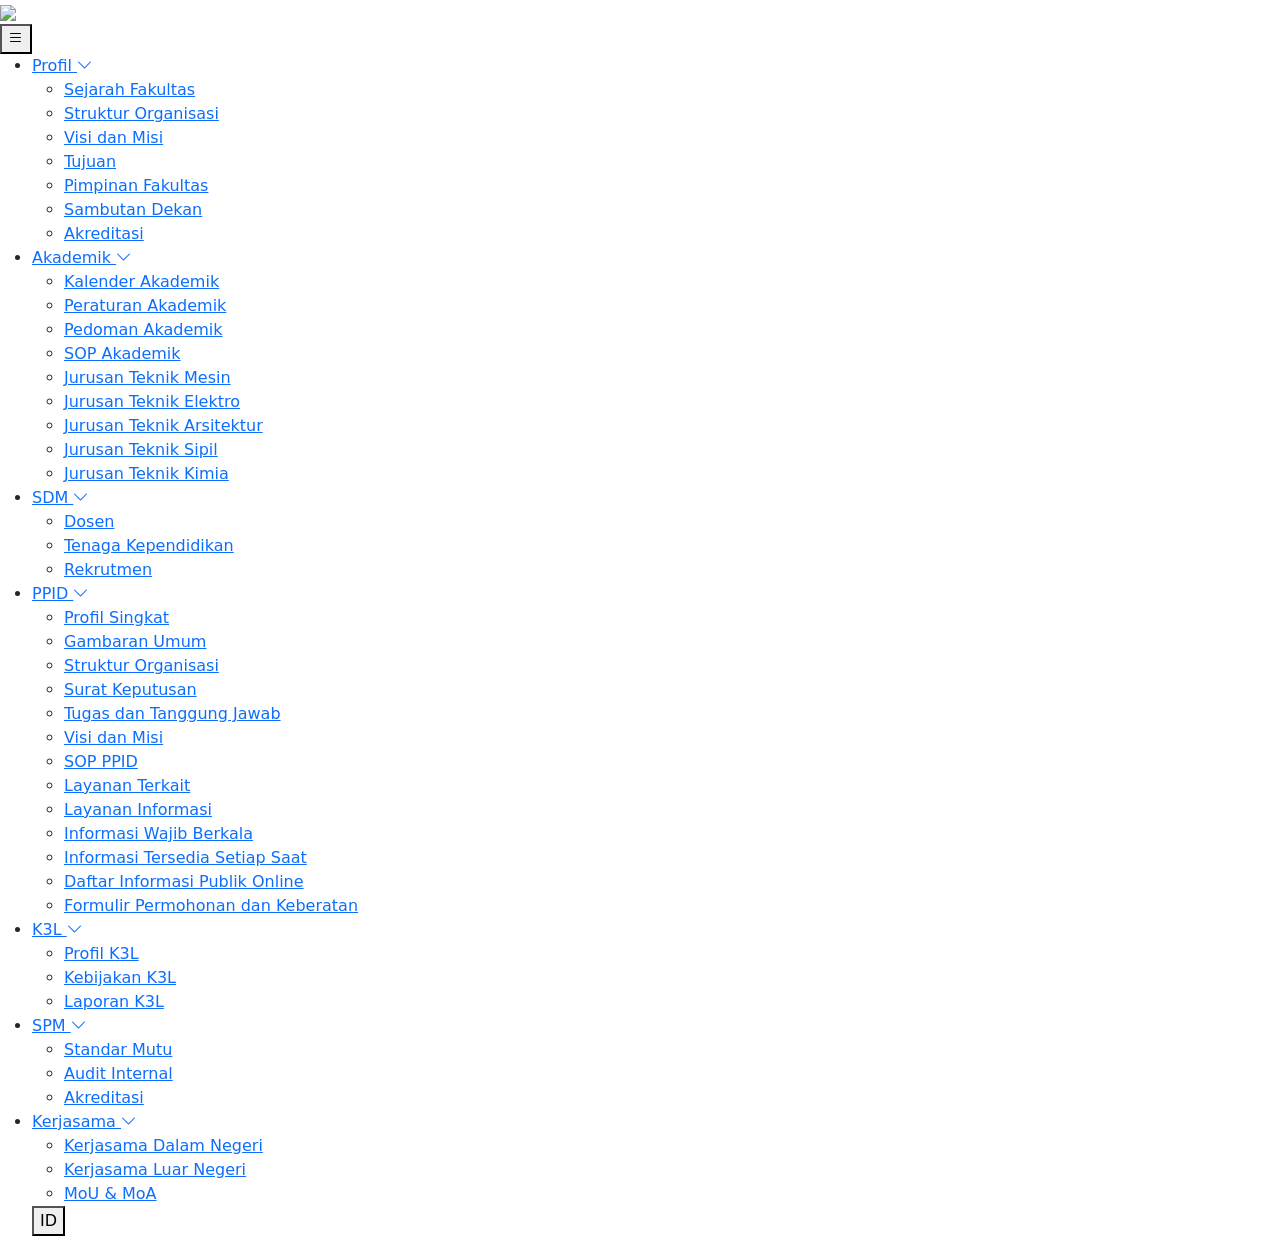
==== Dashboard.html @ c8e4dc8f "Pembuatan Header" ====
<!DOCTYPE html>
<html lang="id">

<head>
    <meta charset="UTF-8" />
    <meta name="viewport" content="width=device-width, initial-scale=1.0" />
    <title>Fakultas Teknik UNRI</title>

    <!-- Bootstrap 5 -->
    <link href="https://cdn.jsdelivr.net/npm/bootstrap@5.3.3/dist/css/bootstrap.min.css" rel="stylesheet" />
    <!-- Bootstrap Icons -->
    <link href="https://cdn.jsdelivr.net/npm/bootstrap-icons@1.11.3/font/bootstrap-icons.css" rel="stylesheet" />
    <!-- Google Fonts -->
    <link href="https://fonts.googleapis.com/css2?family=Poppins:wght@400;500;600;700&display=swap" rel="stylesheet" />

    <link rel="stylesheet" href="style.css" />

    <script data-cfasync="false" src="/cdn-cgi/scripts/5c5dd728/cloudflare-static/email-decode.min.js"></script>
    <script src="https://cdn.jsdelivr.net/npm/bootstrap@5.3.3/dist/js/bootstrap.bundle.min.js"></script>
    <script src="script.js"></script>
</head>

<body>
    <!-- HEADER -->
    <header id="main-header">
        <div class="navbar-inner">

            <!-- LOGO + NAMA INSTITUSI -->
            <a href="#" class="navbar-brand-custom">
                <img src="/unri.png" class="logo">
                <div class="brand-title">
                </div>
            </a>

            <!-- HAMBURGER (mobile) -->
            <button class="hamburger-btn" id="hamburgerBtn" aria-label="Toggle Menu">
                <i class="bi bi-list"></i>
            </button>

            <!-- WRAPPER MENU + BAHASA -->
            <div class="nav-wrapper" id="navWrapper">
                <ul class="nav-menu">

                    <!-- MENU: PROFIL -->
                    <li>
                        <a href="#">
                            Profil
                            <i class="bi bi-chevron-down caret-icon"></i>
                        </a>
                        <ul class="dropdown-menu-custom">
                            <li><a href="#">Sejarah Fakultas</a></li>
                            <li><a href="#">Struktur Organisasi</a></li>
                            <li><a href="#">Visi dan Misi</a></li>
                            <li><a href="#">Tujuan</a></li>
                            <li><a href="#">Pimpinan Fakultas</a></li>
                            <li><a href="#">Sambutan Dekan</a></li>
                            <li><a href="#">Akreditasi</a></li>
                        </ul>
                    </li>

                    <!-- MENU: AKADEMIK -->
                    <li>
                        <a href="#">
                            Akademik
                            <i class="bi bi-chevron-down caret-icon"></i>
                        </a>
                        <ul class="dropdown-menu-custom">
                            <li><a href="#">Kalender Akademik</a></li>
                            <li><a href="#">Peraturan Akademik</a></li>
                            <li><a href="#">Pedoman Akademik</a></li>
                            <li><a href="#">SOP Akademik</a></li>
                            <li><a href="#">Jurusan Teknik Mesin</a></li>
                            <li><a href="#">Jurusan Teknik Elektro</a></li>
                            <li><a href="#">Jurusan Teknik Arsitektur</a></li>
                            <li><a href="#">Jurusan Teknik Sipil</a></li>
                            <li><a href="#">Jurusan Teknik Kimia</a></li>
                        </ul>
                    </li>

                    <!-- MENU: SDM -->
                    <li>
                        <a href="#">
                            SDM
                            <i class="bi bi-chevron-down caret-icon"></i>
                        </a>
                        <ul class="dropdown-menu-custom">
                            <li><a href="#">Dosen</a></li>
                            <li><a href="#">Tenaga Kependidikan</a></li>
                            <li><a href="#">Rekrutmen</a></li>
                        </ul>
                    </li>

                    <!-- MENU: PPID -->
                    <li>
                        <a href="#">
                            PPID
                            <i class="bi bi-chevron-down caret-icon"></i>
                        </a>
                        <ul class="dropdown-menu-custom">
                            <li><a href="#">Profil Singkat</a></li>
                            <li><a href="#">Gambaran Umum</a></li>
                            <li><a href="#">Struktur Organisasi</a></li>
                            <li><a href="#">Surat Keputusan</a></li>
                            <li><a href="#">Tugas dan Tanggung Jawab</a></li>
                            <li><a href="#">Visi dan Misi</a></li>
                            <li><a href="#">SOP PPID</a></li>
                            <li><a href="#">Layanan Terkait</a></li>
                            <li><a href="#">Layanan Informasi</a></li>
                            <li><a href="#">Informasi Wajib Berkala</a></li>
                            <li><a href="#">Informasi Tersedia Setiap Saat</a></li>
                            <li><a href="#">Daftar Informasi Publik Online</a></li>
                            <li><a href="#">Formulir Permohonan dan Keberatan</a></li>
                        </ul>
                    </li>

                    <!-- MENU: K3L -->
                    <li>
                        <a href="#">
                            K3L
                            <i class="bi bi-chevron-down caret-icon"></i>
                        </a>
                        <ul class="dropdown-menu-custom">
                            <li><a href="#">Profil K3L</a></li>
                            <li><a href="#">Kebijakan K3L</a></li>
                            <li><a href="#">Laporan K3L</a></li>
                        </ul>
                    </li>

                    <!-- MENU: SPM -->
                    <li>
                        <a href="#">
                            SPM
                            <i class="bi bi-chevron-down caret-icon"></i>
                        </a>
                        <ul class="dropdown-menu-custom">
                            <li><a href="#">Standar Mutu</a></li>
                            <li><a href="#">Audit Internal</a></li>
                            <li><a href="#">Akreditasi</a></li>
                        </ul>
                    </li>

                    <!-- MENU: KERJASAMA -->
                    <li>
                        <a href="#">
                            Kerjasama
                            <i class="bi bi-chevron-down caret-icon"></i>
                        </a>
                        <ul class="dropdown-menu-custom">
                            <li><a href="#">Kerjasama Dalam Negeri</a></li>
                            <li><a href="#">Kerjasama Luar Negeri</a></li>
                            <li><a href="#">MoU & MoA</a></li>
                        </ul>
                    </li>

                    <button class="lang-toggle-btn" id="langToggleBtn" title="Ganti Bahasa / Switch Language"
                        data-lang="id" data-src-en="bendera-en.png" data-src-id="bendera-id.png" data-emoji-en="🇬🇧"
                        data-emoji-id="🇮🇩">
                        <img class="lang-flag" id="langFlagImg" src="" alt="Bendera"
                            onerror="this.style.display='none'; document.getElementById('langFlagEmoji').style.display='block'" />
                        <span id="langFlagEmoji" style="font-size:1.35rem; display:none;"></span>
                        <span class="lang-label" id="langLabel">ID</span>
                    </button>

                </ul>

            </div><!-- /nav-wrapper -->
        </div><!-- /navbar-inner -->
    </header>

    <!-- Konten -->
    <main id="main-content">

    </main>


    <!-- FOOTER -->
    <footer id="main-footer">

    </footer>

</body>

</html>
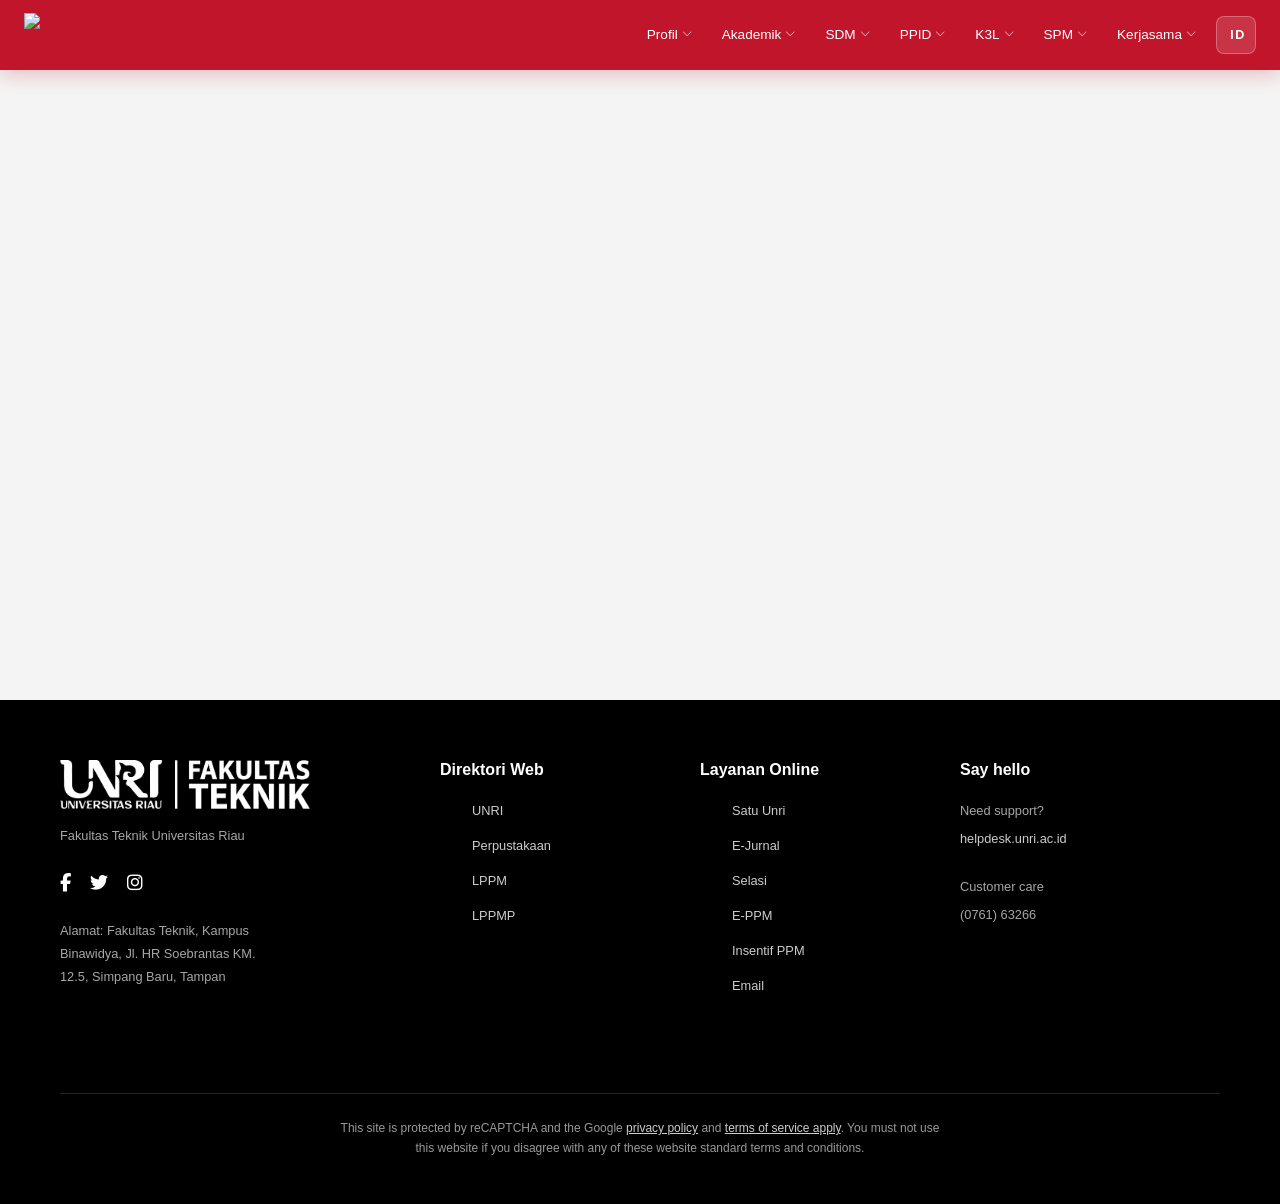
==== commit 4f22b1bf: "Penambahan Footer, dan folder image untuk logo dan tamabahan css" ====
--- a/Dashboard.html
+++ b/Dashboard.html
@@ -5,6 +5,9 @@
     <meta charset="UTF-8" />
     <meta name="viewport" content="width=device-width, initial-scale=1.0" />
     <title>Fakultas Teknik UNRI</title>
+
+    <!-- Include Font Awesome untuk ikon sosial media -->
+    <link rel="stylesheet" href="https://cdnjs.cloudflare.com/ajax/libs/font-awesome/6.4.0/css/all.min.css">
 
     <!-- Bootstrap 5 -->
     <link href="https://cdn.jsdelivr.net/npm/bootstrap@5.3.3/dist/css/bootstrap.min.css" rel="stylesheet" />
@@ -173,9 +176,71 @@
     </main>
 
 
-    <!-- FOOTER -->
-    <footer id="main-footer">
-
+    <!-- Mulai Footer -->
+    <footer class="site-footer">
+        <div class="footer-container">
+            <div class="footer-row">
+                
+                <!-- Kolom 1: Logo & Informasi -->
+                <div class="footer-col col-brand">
+                    <!-- Ganti src di bawah dengan path gambar logo asli Anda -->
+                    <img src="img\unri.png" alt="Logo UNRI Fakultas Teknik" class="footer-logo">
+                    <p class="brand-subtitle">Fakultas Teknik Universitas Riau</p>
+                    
+                    <div class="social-icons">
+                        <a href="#"><i class="fab fa-facebook-f"></i></a>
+                        <a href="#"><i class="fab fa-twitter"></i></a>
+                        <a href="#"><i class="fab fa-instagram"></i></a>
+                    </div>
+                    
+                    <p class="address">
+                        Alamat: Fakultas Teknik, Kampus<br>
+                        Binawidya, Jl. HR Soebrantas KM.<br>
+                        12.5, Simpang Baru, Tampan
+                    </p>
+                </div>
+
+                <!-- Kolom 2: Direktori Web -->
+                <div class="footer-col">
+                    <h4>Direktori Web</h4>
+                    <ul>
+                        <li><a href="#">UNRI</a></li>
+                        <li><a href="#">Perpustakaan</a></li>
+                        <li><a href="#">LPPM</a></li>
+                        <li><a href="#">LPPMP</a></li>
+                    </ul>
+                </div>
+
+                <!-- Kolom 3: Layanan Online -->
+                <div class="footer-col">
+                    <h4>Layanan Online</h4>
+                    <ul>
+                        <li><a href="#">Satu Unri</a></li>
+                        <li><a href="#">E-Jurnal</a></li>
+                        <li><a href="#">Selasi</a></li>
+                        <li><a href="#">E-PPM</a></li>
+                        <li><a href="#">Insentif PPM</a></li>
+                        <li><a href="#">Email</a></li>
+                    </ul>
+                </div>
+
+                <!-- Kolom 4: Kontak -->
+                <div class="footer-col col-contact">
+                    <h4>Say hello</h4>
+                    <p class="contact-label">Need support?</p>
+                    <a href="https://helpdesk.unri.ac.id" class="support-link">helpdesk.unri.ac.id</a>
+                    
+                    <p class="contact-label mt-20">Customer care</p>
+                    <p class="contact-number">(0761) 63266</p>
+                </div>
+
+            </div>
+
+            <!-- Footer Bawah: Copyright / Kebijakan -->
+            <div class="footer-bottom">
+                <p>This site is protected by reCAPTCHA and the Google <a href="#">privacy policy</a> and <a href="#">terms of service apply</a>. You must not use<br>this website if you disagree with any of these website standard terms and conditions.</p>
+            </div>
+        </div>
     </footer>
 
 </body>
--- a/style.css
+++ b/style.css
@@ -0,0 +1,556 @@
+
+
+    :root {
+      --merah: #c0152a;
+      --merah-gelap: #9a0e20;
+      --merah-hover: #e01830;
+      --putih: #ffffff;
+      --abu-muda: #f5f5f5;
+      --teks-gelap: #1a1a1a;
+      --navbar-height: 70px;
+      --font-utama: 'Poppins', sans-serif;
+      --shadow-navbar: 0 4px 20px rgba(192, 21, 42, 0.25);
+      --shadow-dropdown: 0 8px 30px rgba(0,0,0,0.15);
+      --transition: 0.25s ease;
+    }
+
+    * { box-sizing: border-box; margin: 0; padding: 0; }
+
+    body {
+      font-family: var(--font-utama);
+      background: var(--abu-muda);
+      color: var(--teks-gelap);
+      /* Pastikan konten tidak tertutup navbar */
+      padding-top: var(--navbar-height);
+    }
+
+
+    /* ---- HEADER ---- */
+    #main-header {
+      position: fixed;
+      top: 0;
+      left: 0;
+      width: 100%;
+      height: var(--navbar-height);
+      background: var(--merah);
+      box-shadow: var(--shadow-navbar);
+      z-index: 1050;
+      display: flex;
+      align-items: center;
+    }
+
+    /* ---- NAVBAR INNER ---- */
+    .navbar-inner {
+      width: 100%;
+      display: flex;
+      align-items: center;
+      justify-content: space-between;
+      padding: 0 24px;
+      gap: 16px;
+    }
+
+    /* ---- BRAND / LOGO ---- */
+    .navbar-brand-custom {
+      display: flex;
+      align-items: center;
+      gap: 10px;
+      text-decoration: none;
+      flex-shrink: 0;
+    }
+
+.navbar-brand-custom img.logo {
+  height: 45px;
+  width: auto;
+  display: block;
+}
+
+    .brand-logo-box img {
+      height: 44px;
+      width: auto;
+      display: block;
+    }
+
+    /* Placeholder teks sementara jika logo belum ada */
+    .brand-logo-text {
+      font-weight: 700;
+      font-size: 1rem;
+      color: var(--merah);
+      letter-spacing: 1px;
+    }
+
+    .brand-title {
+      display: flex;
+      flex-direction: column;
+      line-height: 1.1;
+    }
+
+    .brand-title .univ-name {
+      font-size: 0.65rem;
+      font-weight: 500;
+      color: rgba(255,255,255,0.8);
+      letter-spacing: 1px;
+      text-transform: uppercase;
+    }
+
+    .brand-title .fak-name {
+      font-size: 1rem;
+      font-weight: 700;
+      color: var(--putih);
+      letter-spacing: 0.5px;
+    }
+
+    /* ---- MENU NAVIGASI ---- */
+    .nav-menu {
+      display: flex;
+      align-items: center;
+      list-style: none;
+      gap: 2px;
+      margin: 0;
+      padding: 0;
+    }
+
+    .nav-menu > li {
+      position: relative;
+    }
+
+    .nav-menu > li > a {
+      display: flex;
+      align-items: center;
+      gap: 4px;
+      padding: 8px 14px;
+      color: var(--putih);
+      text-decoration: none;
+      font-size: 0.85rem;
+      font-weight: 500;
+      border-radius: 6px;
+      transition: background var(--transition), color var(--transition);
+      white-space: nowrap;
+    }
+
+    .nav-menu > li > a .caret-icon {
+      font-size: 0.65rem;
+      transition: transform var(--transition);
+      opacity: 0.75;
+    }
+
+    /* Hover pada menu utama */
+    .nav-menu > li > a:hover,
+    .nav-menu > li:hover > a {
+      background: rgba(255,255,255,0.18);
+      color: var(--putih);
+    }
+
+    .nav-menu > li:hover > a .caret-icon {
+      transform: rotate(180deg);
+    }
+
+    /* ---- DROPDOWN ---- */
+    .dropdown-menu-custom {
+      position: absolute;
+      top: calc(100% + 8px);
+      left: 0;
+      min-width: 220px;
+      background: var(--putih);
+      border-radius: 10px;
+      box-shadow: var(--shadow-dropdown);
+      border-top: 3px solid var(--merah);
+      list-style: none;
+      padding: 8px 0;
+      margin: 0;
+      opacity: 0;
+      visibility: hidden;
+      transform: translateY(-8px);
+      transition: opacity var(--transition), transform var(--transition), visibility var(--transition);
+      z-index: 2000;
+    }
+
+    .nav-menu > li:hover .dropdown-menu-custom {
+      opacity: 1;
+      visibility: visible;
+      transform: translateY(0);
+    }
+
+    .dropdown-menu-custom li a {
+      display: block;
+      padding: 9px 18px;
+      color: var(--teks-gelap);
+      font-size: 0.82rem;
+      font-weight: 400;
+      text-decoration: none;
+      transition: background var(--transition), color var(--transition), padding-left var(--transition);
+      border-radius: 0;
+    }
+
+    .dropdown-menu-custom li a:hover {
+      background: rgba(192, 21, 42, 0.07);
+      color: var(--merah);
+      padding-left: 24px;
+    }
+
+    .dropdown-menu-custom li + li {
+      border-top: 1px solid #f0f0f0;
+    }
+
+    /* ---- LANGUAGE TOGGLE (tombol bendera dalam nav menu) ---- */
+    .lang-toggle-btn {
+      display: flex;
+      align-items: center;
+      gap: 7px;
+      background: rgba(255,255,255,0.13);
+      border: 1.5px solid rgba(255,255,255,0.28);
+      border-radius: 8px;
+      padding: 5px 11px 5px 6px;
+      cursor: pointer;
+      transition: background var(--transition), border-color var(--transition), transform var(--transition);
+      outline: none;
+      height: 38px;
+      margin-left: 4px;
+    }
+
+    .lang-toggle-btn:hover {
+      background: rgba(255,255,255,0.22);
+      border-color: rgba(255,255,255,0.55);
+    }
+
+    .lang-toggle-btn:active { transform: scale(0.95); }
+
+    /* Gambar bendera */
+    .lang-flag {
+      width: 28px;
+      height: 20px;
+      border-radius: 4px;
+      object-fit: cover;
+      box-shadow: 0 1px 5px rgba(0,0,0,0.35);
+      display: block;
+    }
+
+    .lang-label {
+      font-size: 0.8rem;
+      font-weight: 600;
+      color: var(--putih);
+      letter-spacing: 0.5px;
+      font-family: var(--font-utama);
+      white-space: nowrap;
+    }
+
+    /* Animasi flip saat ganti bendera */
+    @keyframes flagFlip {
+      0%   { transform: scaleX(1);  opacity: 1; }
+      45%  { transform: scaleX(0);  opacity: 0.2; }
+      55%  { transform: scaleX(0);  opacity: 0.2; }
+      100% { transform: scaleX(1);  opacity: 1; }
+    }
+    .lang-flag.flipping { animation: flagFlip 0.4s ease forwards; }
+
+    /* ---- HAMBURGER (mobile) ---- */
+    .hamburger-btn {
+      display: none;
+      background: transparent;
+      border: none;
+      color: var(--putih);
+      font-size: 1.5rem;
+      cursor: pointer;
+      padding: 4px;
+      line-height: 1;
+    }
+
+    /* ---- MOBILE MENU ---- */
+    @media (max-width: 991px) {
+      .hamburger-btn { display: block; }
+
+      .nav-wrapper {
+        display: none;
+        position: fixed;
+        top: var(--navbar-height);
+        left: 0;
+        width: 100%;
+        background: var(--merah-gelap);
+        padding: 12px 0 20px;
+        box-shadow: 0 8px 20px rgba(0,0,0,0.25);
+        z-index: 1040;
+        max-height: calc(100vh - var(--navbar-height));
+        overflow-y: auto;
+      }
+
+      .nav-wrapper.open { display: block; }
+
+      .nav-menu {
+        flex-direction: column;
+        align-items: stretch;
+        gap: 0;
+        padding: 0 16px;
+      }
+
+      .nav-menu > li > a {
+        padding: 12px 16px;
+        border-radius: 8px;
+        font-size: 0.9rem;
+      }
+
+      .dropdown-menu-custom {
+        position: static;
+        opacity: 1;
+        visibility: visible;
+        transform: none;
+        box-shadow: none;
+        border: none;
+        border-left: 3px solid rgba(255,255,255,0.3);
+        background: rgba(0,0,0,0.15);
+        border-radius: 0 0 8px 8px;
+        display: none;
+        margin-left: 12px;
+        margin-bottom: 4px;
+      }
+
+      .dropdown-menu-custom.open { display: block; }
+
+      .dropdown-menu-custom li a {
+        color: rgba(255,255,255,0.85);
+        font-size: 0.85rem;
+        padding: 9px 16px;
+      }
+
+      .dropdown-menu-custom li a:hover {
+        background: rgba(255,255,255,0.1);
+        color: var(--putih);
+        padding-left: 24px;
+      }
+
+      .dropdown-menu-custom li + li { border-top: 1px solid rgba(255,255,255,0.1); }
+
+      .lang-toggle-btn {
+        margin: 12px 16px 0;
+        width: calc(100% - 32px);
+        justify-content: center;
+        height: 42px;
+      }
+    }
+
+
+    /* ---- CONTENT ---- */
+    #main-content {
+      min-height: calc(100vh - var(--navbar-height) - 200px);
+      padding: 40px 24px;
+    }
+
+    /* Contoh area konten — hapus/ganti sesuai kebutuhan */
+    .content-placeholder {
+      max-width: 900px;
+      margin: 0 auto;
+      background: var(--putih);
+      border-radius: 12px;
+      padding: 40px;
+      box-shadow: 0 2px 16px rgba(0,0,0,0.06);
+      text-align: center;
+    }
+
+    .content-placeholder h2 {
+      color: var(--merah);
+      font-weight: 700;
+      margin-bottom: 12px;
+    }
+
+    .content-placeholder p {
+      color: #555;
+      line-height: 1.7;
+    }
+
+
+    /* ---- FOOTER ---- */
+    #main-footer {
+      background: var(--merah-gelap);
+      color: rgba(255,255,255,0.85);
+      padding: 40px 24px 20px;
+    }
+
+    .footer-inner {
+      max-width: 1200px;
+      margin: 0 auto;
+      display: grid;
+      grid-template-columns: repeat(auto-fit, minmax(200px, 1fr));
+      gap: 32px;
+      padding-bottom: 24px;
+      border-bottom: 1px solid rgba(255,255,255,0.15);
+    }
+
+    .footer-col h5 {
+      color: var(--putih);
+      font-weight: 600;
+      font-size: 0.9rem;
+      margin-bottom: 14px;
+      letter-spacing: 0.5px;
+    }
+
+    .footer-col p,
+    .footer-col a {
+      font-size: 0.8rem;
+      color: rgba(255,255,255,0.65);
+      line-height: 1.8;
+      text-decoration: none;
+      display: block;
+    }
+
+    .footer-col a:hover { color: var(--putih); }
+
+    .footer-bottom {
+      max-width: 1200px;
+      margin: 16px auto 0;
+      text-align: center;
+      font-size: 0.75rem;
+      color: rgba(255,255,255,0.4);
+    }
+
+    /*Bagian Faiz
+     /* Reset Dasar */
+* {
+    margin: 0;
+    padding: 0;
+    box-sizing: border-box;
+}
+
+body {
+    font-family: 'Segoe UI', Tahoma, Geneva, Verdana, sans-serif;
+    /* Background body agar menyerupai screenshot (opsional) */
+    background-color: #f4f4f4; 
+}
+
+/* --- Styling Footer Utama --- */
+.site-footer {
+    background-color: #000000;
+    color: #ffffff;
+    padding: 60px 0 30px;
+    font-size: 14px;
+}
+
+.footer-container {
+    max-width: 1200px;
+    margin: 0 auto;
+    padding: 0 20px;
+}
+
+.footer-row {
+    display: flex;
+    flex-wrap: wrap;
+    justify-content: space-between;
+    margin-bottom: 50px;
+}
+
+.footer-col {
+    flex: 1;
+    min-width: 200px;
+    margin-bottom: 30px;
+    padding-right: 20px;
+}
+
+/* Kolom pertama sedikit lebih lebar */
+.col-brand {
+    flex: 1.5; 
+}
+
+/* --- Teks dan Tipografi --- */
+.footer-col h4 {
+    font-size: 16px;
+    font-weight: 600;
+    margin-bottom: 20px;
+    color: #ffffff;
+}
+
+.footer-col ul {
+    list-style: none;
+}
+
+.footer-col ul li {
+    margin-bottom: 12px;
+}
+
+.footer-col a {
+    color: #cccccc;
+    text-decoration: none;
+    transition: color 0.3s ease;
+}
+
+.footer-col a:hover {
+    color: #ffffff;
+}
+
+/* --- Area Logo dan Alamat --- */
+.footer-logo {
+    max-width: 250px;
+    margin-bottom: 15px;
+    display: block;
+}
+
+.brand-subtitle {
+    color: #cccccc;
+    margin-bottom: 20px;
+}
+
+.social-icons {
+    margin-bottom: 20px;
+}
+
+.social-icons a {
+    display: inline-block;
+    color: #ffffff;
+    margin-right: 15px;
+    font-size: 18px;
+}
+
+.address {
+    color: #cccccc;
+    line-height: 1.6;
+}
+
+/* --- Area Kontak (Say hello) --- */
+.contact-label {
+    color: #cccccc;
+    margin-bottom: 5px;
+}
+
+.support-link {
+    color: #ffffff;
+    text-decoration: underline;
+    display: block;
+}
+
+.mt-20 {
+    margin-top: 25px;
+}
+
+.contact-number {
+    color: #ffffff;
+}
+
+/* --- Footer Bawah (Kebijakan Privasi) --- */
+.footer-bottom {
+    border-top: 1px solid #222222;
+    padding-top: 25px;
+    text-align: center;
+}
+
+.footer-bottom p {
+    color: #999999;
+    font-size: 12px;
+    line-height: 1.6;
+}
+
+.footer-bottom a {
+    color: #cccccc;
+    text-decoration: underline;
+}
+
+.footer-bottom a:hover {
+    color: #ffffff;
+}
+
+/* --- Responsivitas (Untuk HP dan Tablet) --- */
+@media (max-width: 768px) {
+    .footer-row {
+        flex-direction: column;
+    }
+    .footer-col {
+        margin-bottom: 40px;
+        padding-right: 0;
+    }
+}
+    
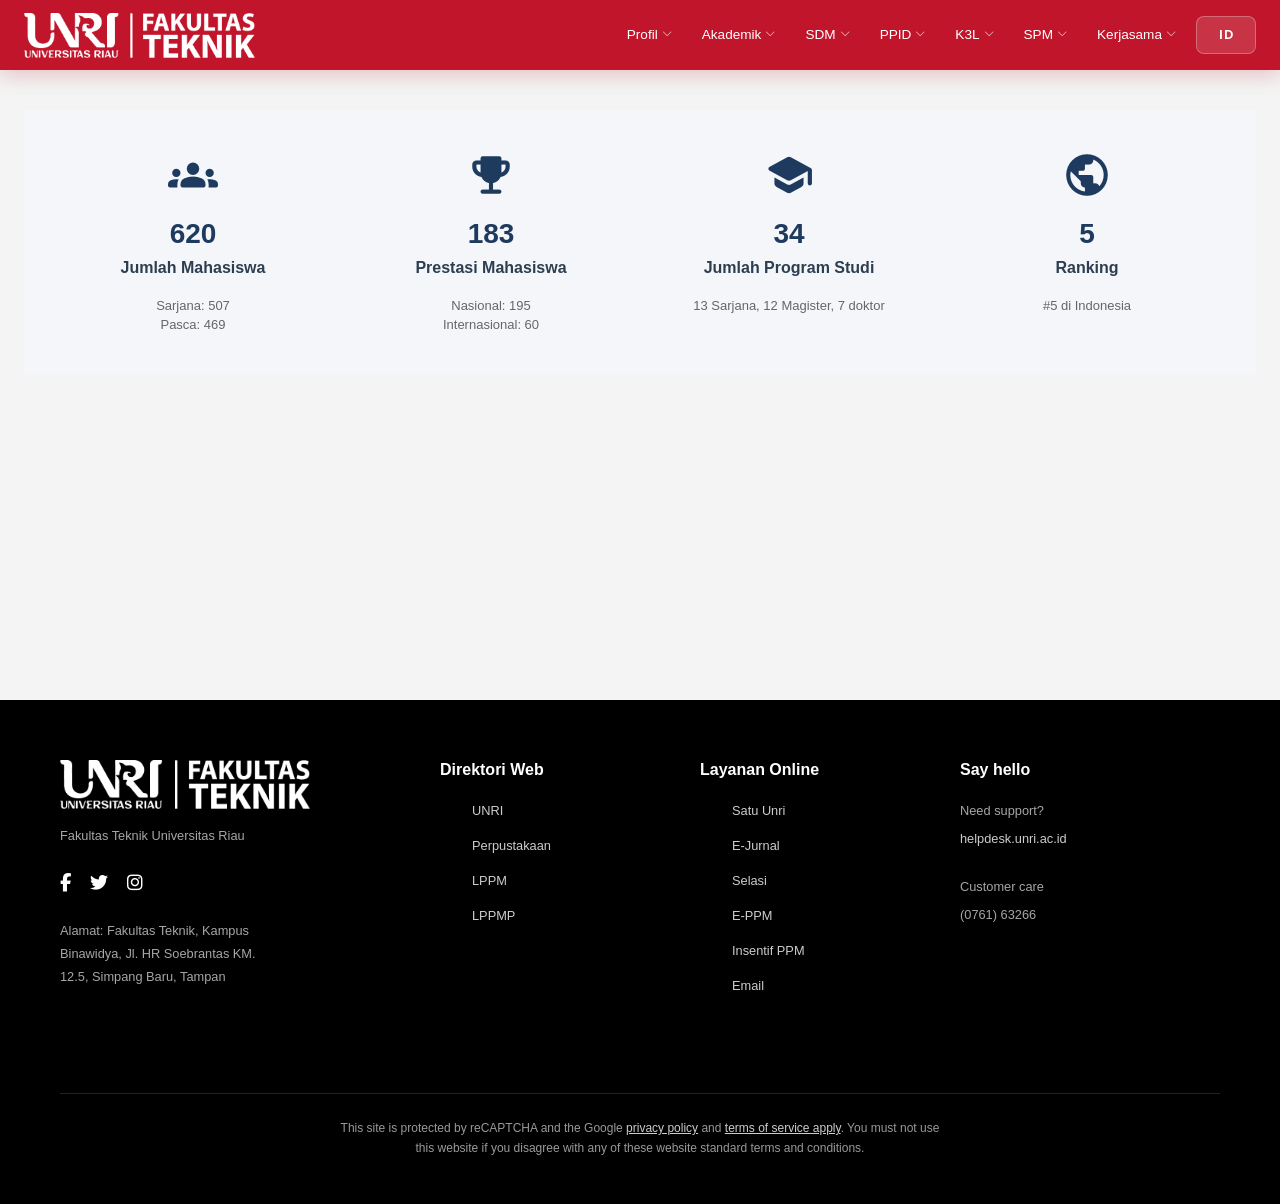
==== commit baf41347: "menambahkan card untuk prestasi, mahasiswa, prodi, dll" ====
--- a/Dashboard.html
+++ b/Dashboard.html
@@ -17,10 +17,10 @@
     <link href="https://fonts.googleapis.com/css2?family=Poppins:wght@400;500;600;700&display=swap" rel="stylesheet" />
 
     <link rel="stylesheet" href="style.css" />
-
+    <link href="https://fonts.googleapis.com/css2?family=Material+Icons+Round" rel="stylesheet">
     <script data-cfasync="false" src="/cdn-cgi/scripts/5c5dd728/cloudflare-static/email-decode.min.js"></script>
     <script src="https://cdn.jsdelivr.net/npm/bootstrap@5.3.3/dist/js/bootstrap.bundle.min.js"></script>
-    <script src="script.js"></script>
+    <script src="script.js" defer></script>
 </head>
 
 <body>
@@ -30,7 +30,7 @@
 
             <!-- LOGO + NAMA INSTITUSI -->
             <a href="#" class="navbar-brand-custom">
-                <img src="/unri.png" class="logo">
+                <img src="/img/unri.png" class="logo">
                 <div class="brand-title">
                 </div>
             </a>
@@ -173,6 +173,47 @@
     <!-- Konten -->
     <main id="main-content">
 
+
+                <!-- Card informasi -->
+        <div class="stats-container">
+
+            <div class="stat-card">
+                <div class="stat-icon">
+                    <span class="material-icons-round">groups</span>
+                </div>
+                <h3 class="counter" data-target="976">976</h3>
+                <p>Jumlah Mahasiswa</p>
+                <small>Sarjana: 507<br>Pasca: 469</small>
+            </div>
+
+            <div class="stat-card">
+                <div class="stat-icon">
+                    <span class="material-icons-round">emoji_events</span>
+                </div>
+                <h3 class="counter" data-target="255">0</h3>
+                <p>Prestasi Mahasiswa</p>
+                <small>Nasional: 195<br>Internasional: 60</small>
+            </div>
+
+            <div class="stat-card">
+                <div class="stat-icon">
+                    <span class="material-icons-round">school</span>
+                </div>
+                <h3 class="counter" data-target="34">0</h3>
+                <p>Jumlah Program Studi</p>
+                <small>13 Sarjana, 12 Magister, 7 doktor</small>
+            </div>
+
+            <div class="stat-card">
+                <div class="stat-icon">
+                    <span class="material-icons-round">public</span>
+                </div>
+                <h3 class="counter" data-target="5">0</h3>
+                <p>Ranking</p>
+                <small>#5 di Indonesia</small>
+            </div>
+
+        </div>
     </main>
 
 
--- a/style.css
+++ b/style.css
@@ -1,62 +1,63 @@
-
-
-    :root {
-      --merah: #c0152a;
-      --merah-gelap: #9a0e20;
-      --merah-hover: #e01830;
-      --putih: #ffffff;
-      --abu-muda: #f5f5f5;
-      --teks-gelap: #1a1a1a;
-      --navbar-height: 70px;
-      --font-utama: 'Poppins', sans-serif;
-      --shadow-navbar: 0 4px 20px rgba(192, 21, 42, 0.25);
-      --shadow-dropdown: 0 8px 30px rgba(0,0,0,0.15);
-      --transition: 0.25s ease;
-    }
-
-    * { box-sizing: border-box; margin: 0; padding: 0; }
-
-    body {
-      font-family: var(--font-utama);
-      background: var(--abu-muda);
-      color: var(--teks-gelap);
-      /* Pastikan konten tidak tertutup navbar */
-      padding-top: var(--navbar-height);
-    }
-
-
-    /* ---- HEADER ---- */
-    #main-header {
-      position: fixed;
-      top: 0;
-      left: 0;
-      width: 100%;
-      height: var(--navbar-height);
-      background: var(--merah);
-      box-shadow: var(--shadow-navbar);
-      z-index: 1050;
-      display: flex;
-      align-items: center;
-    }
-
-    /* ---- NAVBAR INNER ---- */
-    .navbar-inner {
-      width: 100%;
-      display: flex;
-      align-items: center;
-      justify-content: space-between;
-      padding: 0 24px;
-      gap: 16px;
-    }
-
-    /* ---- BRAND / LOGO ---- */
-    .navbar-brand-custom {
-      display: flex;
-      align-items: center;
-      gap: 10px;
-      text-decoration: none;
-      flex-shrink: 0;
-    }
+:root {
+  --merah: #c0152a;
+  --merah-gelap: #9a0e20;
+  --merah-hover: #e01830;
+  --putih: #ffffff;
+  --abu-muda: #f5f5f5;
+  --teks-gelap: #1a1a1a;
+  --navbar-height: 70px;
+  --font-utama: "Poppins", sans-serif;
+  --shadow-navbar: 0 4px 20px rgba(192, 21, 42, 0.25);
+  --shadow-dropdown: 0 8px 30px rgba(0, 0, 0, 0.15);
+  --transition: 0.25s ease;
+}
+
+* {
+  box-sizing: border-box;
+  margin: 0;
+  padding: 0;
+}
+
+body {
+  font-family: var(--font-utama);
+  background: var(--abu-muda);
+  color: var(--teks-gelap);
+  /* Pastikan konten tidak tertutup navbar */
+  padding-top: var(--navbar-height);
+}
+
+/* ---- HEADER ---- */
+#main-header {
+  position: fixed;
+  top: 0;
+  left: 0;
+  width: 100%;
+  height: var(--navbar-height);
+  background: var(--merah);
+  box-shadow: var(--shadow-navbar);
+  z-index: 1050;
+  display: flex;
+  align-items: center;
+}
+
+/* ---- NAVBAR INNER ---- */
+.navbar-inner {
+  width: 100%;
+  display: flex;
+  align-items: center;
+  justify-content: space-between;
+  padding: 0 24px;
+  gap: 16px;
+}
+
+/* ---- BRAND / LOGO ---- */
+.navbar-brand-custom {
+  display: flex;
+  align-items: center;
+  gap: 10px;
+  text-decoration: none;
+  flex-shrink: 0;
+}
 
 .navbar-brand-custom img.logo {
   height: 45px;
@@ -64,493 +65,1002 @@
   display: block;
 }
 
-    .brand-logo-box img {
-      height: 44px;
-      width: auto;
-      display: block;
-    }
-
-    /* Placeholder teks sementara jika logo belum ada */
-    .brand-logo-text {
-      font-weight: 700;
-      font-size: 1rem;
-      color: var(--merah);
-      letter-spacing: 1px;
-    }
-
-    .brand-title {
-      display: flex;
-      flex-direction: column;
-      line-height: 1.1;
-    }
-
-    .brand-title .univ-name {
-      font-size: 0.65rem;
-      font-weight: 500;
-      color: rgba(255,255,255,0.8);
-      letter-spacing: 1px;
-      text-transform: uppercase;
-    }
-
-    .brand-title .fak-name {
-      font-size: 1rem;
-      font-weight: 700;
-      color: var(--putih);
-      letter-spacing: 0.5px;
-    }
-
-    /* ---- MENU NAVIGASI ---- */
-    .nav-menu {
-      display: flex;
-      align-items: center;
-      list-style: none;
-      gap: 2px;
-      margin: 0;
-      padding: 0;
-    }
-
-    .nav-menu > li {
-      position: relative;
-    }
-
-    .nav-menu > li > a {
-      display: flex;
-      align-items: center;
-      gap: 4px;
-      padding: 8px 14px;
-      color: var(--putih);
-      text-decoration: none;
-      font-size: 0.85rem;
-      font-weight: 500;
-      border-radius: 6px;
-      transition: background var(--transition), color var(--transition);
-      white-space: nowrap;
-    }
-
-    .nav-menu > li > a .caret-icon {
-      font-size: 0.65rem;
-      transition: transform var(--transition);
-      opacity: 0.75;
-    }
-
-    /* Hover pada menu utama */
-    .nav-menu > li > a:hover,
-    .nav-menu > li:hover > a {
-      background: rgba(255,255,255,0.18);
-      color: var(--putih);
-    }
-
-    .nav-menu > li:hover > a .caret-icon {
-      transform: rotate(180deg);
-    }
-
-    /* ---- DROPDOWN ---- */
-    .dropdown-menu-custom {
-      position: absolute;
-      top: calc(100% + 8px);
-      left: 0;
-      min-width: 220px;
-      background: var(--putih);
-      border-radius: 10px;
-      box-shadow: var(--shadow-dropdown);
-      border-top: 3px solid var(--merah);
-      list-style: none;
-      padding: 8px 0;
-      margin: 0;
-      opacity: 0;
-      visibility: hidden;
-      transform: translateY(-8px);
-      transition: opacity var(--transition), transform var(--transition), visibility var(--transition);
-      z-index: 2000;
-    }
-
-    .nav-menu > li:hover .dropdown-menu-custom {
-      opacity: 1;
-      visibility: visible;
-      transform: translateY(0);
-    }
-
-    .dropdown-menu-custom li a {
-      display: block;
-      padding: 9px 18px;
-      color: var(--teks-gelap);
-      font-size: 0.82rem;
-      font-weight: 400;
-      text-decoration: none;
-      transition: background var(--transition), color var(--transition), padding-left var(--transition);
-      border-radius: 0;
-    }
-
-    .dropdown-menu-custom li a:hover {
-      background: rgba(192, 21, 42, 0.07);
-      color: var(--merah);
-      padding-left: 24px;
-    }
-
-    .dropdown-menu-custom li + li {
-      border-top: 1px solid #f0f0f0;
-    }
-
-    /* ---- LANGUAGE TOGGLE (tombol bendera dalam nav menu) ---- */
-    .lang-toggle-btn {
-      display: flex;
-      align-items: center;
-      gap: 7px;
-      background: rgba(255,255,255,0.13);
-      border: 1.5px solid rgba(255,255,255,0.28);
-      border-radius: 8px;
-      padding: 5px 11px 5px 6px;
-      cursor: pointer;
-      transition: background var(--transition), border-color var(--transition), transform var(--transition);
-      outline: none;
-      height: 38px;
-      margin-left: 4px;
-    }
-
-    .lang-toggle-btn:hover {
-      background: rgba(255,255,255,0.22);
-      border-color: rgba(255,255,255,0.55);
-    }
-
-    .lang-toggle-btn:active { transform: scale(0.95); }
-
-    /* Gambar bendera */
-    .lang-flag {
-      width: 28px;
-      height: 20px;
-      border-radius: 4px;
-      object-fit: cover;
-      box-shadow: 0 1px 5px rgba(0,0,0,0.35);
-      display: block;
-    }
-
-    .lang-label {
-      font-size: 0.8rem;
-      font-weight: 600;
-      color: var(--putih);
-      letter-spacing: 0.5px;
-      font-family: var(--font-utama);
-      white-space: nowrap;
-    }
-
-    /* Animasi flip saat ganti bendera */
-    @keyframes flagFlip {
-      0%   { transform: scaleX(1);  opacity: 1; }
-      45%  { transform: scaleX(0);  opacity: 0.2; }
-      55%  { transform: scaleX(0);  opacity: 0.2; }
-      100% { transform: scaleX(1);  opacity: 1; }
-    }
-    .lang-flag.flipping { animation: flagFlip 0.4s ease forwards; }
-
-    /* ---- HAMBURGER (mobile) ---- */
-    .hamburger-btn {
-      display: none;
-      background: transparent;
-      border: none;
-      color: var(--putih);
-      font-size: 1.5rem;
-      cursor: pointer;
-      padding: 4px;
-      line-height: 1;
-    }
-
-    /* ---- MOBILE MENU ---- */
-    @media (max-width: 991px) {
-      .hamburger-btn { display: block; }
-
-      .nav-wrapper {
-        display: none;
-        position: fixed;
-        top: var(--navbar-height);
-        left: 0;
-        width: 100%;
-        background: var(--merah-gelap);
-        padding: 12px 0 20px;
-        box-shadow: 0 8px 20px rgba(0,0,0,0.25);
-        z-index: 1040;
-        max-height: calc(100vh - var(--navbar-height));
-        overflow-y: auto;
-      }
-
-      .nav-wrapper.open { display: block; }
-
-      .nav-menu {
-        flex-direction: column;
-        align-items: stretch;
-        gap: 0;
-        padding: 0 16px;
-      }
-
-      .nav-menu > li > a {
-        padding: 12px 16px;
-        border-radius: 8px;
-        font-size: 0.9rem;
-      }
-
-      .dropdown-menu-custom {
-        position: static;
-        opacity: 1;
-        visibility: visible;
-        transform: none;
-        box-shadow: none;
-        border: none;
-        border-left: 3px solid rgba(255,255,255,0.3);
-        background: rgba(0,0,0,0.15);
-        border-radius: 0 0 8px 8px;
-        display: none;
-        margin-left: 12px;
-        margin-bottom: 4px;
-      }
-
-      .dropdown-menu-custom.open { display: block; }
-
-      .dropdown-menu-custom li a {
-        color: rgba(255,255,255,0.85);
-        font-size: 0.85rem;
-        padding: 9px 16px;
-      }
-
-      .dropdown-menu-custom li a:hover {
-        background: rgba(255,255,255,0.1);
-        color: var(--putih);
-        padding-left: 24px;
-      }
-
-      .dropdown-menu-custom li + li { border-top: 1px solid rgba(255,255,255,0.1); }
-
-      .lang-toggle-btn {
-        margin: 12px 16px 0;
-        width: calc(100% - 32px);
-        justify-content: center;
-        height: 42px;
-      }
-    }
-
-
-    /* ---- CONTENT ---- */
-    #main-content {
-      min-height: calc(100vh - var(--navbar-height) - 200px);
-      padding: 40px 24px;
-    }
-
-    /* Contoh area konten — hapus/ganti sesuai kebutuhan */
-    .content-placeholder {
-      max-width: 900px;
-      margin: 0 auto;
-      background: var(--putih);
-      border-radius: 12px;
-      padding: 40px;
-      box-shadow: 0 2px 16px rgba(0,0,0,0.06);
-      text-align: center;
-    }
-
-    .content-placeholder h2 {
-      color: var(--merah);
-      font-weight: 700;
-      margin-bottom: 12px;
-    }
-
-    .content-placeholder p {
-      color: #555;
-      line-height: 1.7;
-    }
-
-
-    /* ---- FOOTER ---- */
-    #main-footer {
-      background: var(--merah-gelap);
-      color: rgba(255,255,255,0.85);
-      padding: 40px 24px 20px;
-    }
-
-    .footer-inner {
-      max-width: 1200px;
-      margin: 0 auto;
-      display: grid;
-      grid-template-columns: repeat(auto-fit, minmax(200px, 1fr));
-      gap: 32px;
-      padding-bottom: 24px;
-      border-bottom: 1px solid rgba(255,255,255,0.15);
-    }
-
-    .footer-col h5 {
-      color: var(--putih);
-      font-weight: 600;
-      font-size: 0.9rem;
-      margin-bottom: 14px;
-      letter-spacing: 0.5px;
-    }
-
-    .footer-col p,
-    .footer-col a {
-      font-size: 0.8rem;
-      color: rgba(255,255,255,0.65);
-      line-height: 1.8;
-      text-decoration: none;
-      display: block;
-    }
-
-    .footer-col a:hover { color: var(--putih); }
-
-    .footer-bottom {
-      max-width: 1200px;
-      margin: 16px auto 0;
-      text-align: center;
-      font-size: 0.75rem;
-      color: rgba(255,255,255,0.4);
-    }
-
-    /*Bagian Faiz
-     /* Reset Dasar */
+.brand-logo-box img {
+  height: 44px;
+  width: auto;
+  display: block;
+}
+
+/* Placeholder teks sementara jika logo belum ada */
+.brand-logo-text {
+  font-weight: 700;
+  font-size: 1rem;
+  color: var(--merah);
+  letter-spacing: 1px;
+}
+
+.brand-title {
+  display: flex;
+  flex-direction: column;
+  line-height: 1.1;
+}
+
+.brand-title .univ-name {
+  font-size: 0.65rem;
+  font-weight: 500;
+  color: rgba(255, 255, 255, 0.8);
+  letter-spacing: 1px;
+  text-transform: uppercase;
+}
+
+.brand-title .fak-name {
+  font-size: 1rem;
+  font-weight: 700;
+  color: var(--putih);
+  letter-spacing: 0.5px;
+}
+
+/* ---- MENU NAVIGASI ---- */
+.nav-menu {
+  display: flex;
+  align-items: center;
+  list-style: none;
+  gap: 2px;
+  margin: 0;
+  padding: 0;
+}
+
+.nav-menu > li {
+  position: relative;
+}
+
+.nav-menu > li > a {
+  display: flex;
+  align-items: center;
+  gap: 4px;
+  padding: 8px 14px;
+  color: var(--putih);
+  text-decoration: none;
+  font-size: 0.85rem;
+  font-weight: 500;
+  border-radius: 6px;
+  transition:
+    background var(--transition),
+    color var(--transition);
+  white-space: nowrap;
+}
+
+.nav-menu > li > a .caret-icon {
+  font-size: 0.65rem;
+  transition: transform var(--transition);
+  opacity: 0.75;
+}
+
+/* Hover pada menu utama */
+.nav-menu > li > a:hover,
+.nav-menu > li:hover > a {
+  background: rgba(255, 255, 255, 0.18);
+  color: var(--putih);
+}
+
+.nav-menu > li:hover > a .caret-icon {
+  transform: rotate(180deg);
+}
+
+/* ---- DROPDOWN ---- */
+.dropdown-menu-custom {
+  position: absolute;
+  top: calc(100% + 8px);
+  left: 0;
+  min-width: 220px;
+  background: var(--putih);
+  border-radius: 10px;
+  box-shadow: var(--shadow-dropdown);
+  border-top: 3px solid var(--merah);
+  list-style: none;
+  padding: 8px 0;
+  margin: 0;
+  opacity: 0;
+  visibility: hidden;
+  transform: translateY(-8px);
+  transition:
+    opacity var(--transition),
+    transform var(--transition),
+    visibility var(--transition);
+  z-index: 2000;
+}
+
+.nav-menu > li:hover .dropdown-menu-custom {
+  opacity: 1;
+  visibility: visible;
+  transform: translateY(0);
+}
+
+.dropdown-menu-custom li a {
+  display: block;
+  padding: 9px 18px;
+  color: var(--teks-gelap);
+  font-size: 0.82rem;
+  font-weight: 400;
+  text-decoration: none;
+  transition:
+    background var(--transition),
+    color var(--transition),
+    padding-left var(--transition);
+  border-radius: 0;
+}
+
+.dropdown-menu-custom li a:hover {
+  background: rgba(192, 21, 42, 0.07);
+  color: var(--merah);
+  padding-left: 24px;
+}
+
+.dropdown-menu-custom li + li {
+  border-top: 1px solid #f0f0f0;
+}
+
+/* ---- LANGUAGE TOGGLE (tombol bendera dalam nav menu) ---- */
+.lang-toggle-btn {
+  display: flex;
+  align-items: center;
+  gap: 7px;
+  background: rgba(255, 255, 255, 0.13);
+  border: 1.5px solid rgba(255, 255, 255, 0.28);
+  border-radius: 8px;
+  padding: 5px 11px 5px 6px;
+  cursor: pointer;
+  transition:
+    background var(--transition),
+    border-color var(--transition),
+    transform var(--transition);
+  outline: none;
+  height: 38px;
+  margin-left: 4px;
+}
+
+.lang-toggle-btn:hover {
+  background: rgba(255, 255, 255, 0.22);
+  border-color: rgba(255, 255, 255, 0.55);
+}
+
+.lang-toggle-btn:active {
+  transform: scale(0.95);
+}
+
+/* Gambar bendera */
+.lang-flag {
+  width: 28px;
+  height: 20px;
+  border-radius: 4px;
+  object-fit: cover;
+  box-shadow: 0 1px 5px rgba(0, 0, 0, 0.35);
+  display: block;
+}
+
+.lang-label {
+  font-size: 0.8rem;
+  font-weight: 600;
+  color: var(--putih);
+  letter-spacing: 0.5px;
+  font-family: var(--font-utama);
+  white-space: nowrap;
+}
+
+/* Animasi flip saat ganti bendera */
+@keyframes flagFlip {
+  0% {
+    transform: scaleX(1);
+    opacity: 1;
+  }
+  45% {
+    transform: scaleX(0);
+    opacity: 0.2;
+  }
+  55% {
+    transform: scaleX(0);
+    opacity: 0.2;
+  }
+  100% {
+    transform: scaleX(1);
+    opacity: 1;
+  }
+}
+.lang-flag.flipping {
+  animation: flagFlip 0.4s ease forwards;
+}
+
+/* ---- HAMBURGER (mobile) ---- */
+.hamburger-btn {
+  display: none;
+  background: transparent;
+  border: none;
+  color: var(--putih);
+  font-size: 1.5rem;
+  cursor: pointer;
+  padding: 4px;
+  line-height: 1;
+}
+
+/* ---- MOBILE MENU ---- */
+@media (max-width: 991px) {
+  .hamburger-btn {
+    display: block;
+  }
+
+  .nav-wrapper {
+    display: none;
+    position: fixed;
+    top: var(--navbar-height);
+    left: 0;
+    width: 100%;
+    background: var(--merah-gelap);
+    padding: 12px 0 20px;
+    box-shadow: 0 8px 20px rgba(0, 0, 0, 0.25);
+    z-index: 1040;
+    max-height: calc(100vh - var(--navbar-height));
+    overflow-y: auto;
+  }
+
+  .nav-wrapper.open {
+    display: block;
+  }
+
+  .nav-menu {
+    flex-direction: column;
+    align-items: stretch;
+    gap: 0;
+    padding: 0 16px;
+  }
+
+  .nav-menu > li > a {
+    padding: 12px 16px;
+    border-radius: 8px;
+    font-size: 0.9rem;
+  }
+
+  .dropdown-menu-custom {
+    position: static;
+    opacity: 1;
+    visibility: visible;
+    transform: none;
+    box-shadow: none;
+    border: none;
+    border-left: 3px solid rgba(255, 255, 255, 0.3);
+    background: rgba(0, 0, 0, 0.15);
+    border-radius: 0 0 8px 8px;
+    display: none;
+    margin-left: 12px;
+    margin-bottom: 4px;
+  }
+
+  .dropdown-menu-custom.open {
+    display: block;
+  }
+
+  .dropdown-menu-custom li a {
+    color: rgba(255, 255, 255, 0.85);
+    font-size: 0.85rem;
+    padding: 9px 16px;
+  }
+
+  .dropdown-menu-custom li a:hover {
+    background: rgba(255, 255, 255, 0.1);
+    color: var(--putih);
+    padding-left: 24px;
+  }
+
+  .dropdown-menu-custom li + li {
+    border-top: 1px solid rgba(255, 255, 255, 0.1);
+  }
+
+  .lang-toggle-btn {
+    margin: 12px 16px 0;
+    width: calc(100% - 32px);
+    justify-content: center;
+    height: 42px;
+  }
+}
+
+/* ---- CONTENT ---- */
+#main-content {
+  min-height: calc(100vh - var(--navbar-height) - 200px);
+  padding: 40px 24px;
+}
+
+/* Contoh area konten — hapus/ganti sesuai kebutuhan */
+.content-placeholder {
+  max-width: 900px;
+  margin: 0 auto;
+  background: var(--putih);
+  border-radius: 12px;
+  padding: 40px;
+  box-shadow: 0 2px 16px rgba(0, 0, 0, 0.06);
+  text-align: center;
+}
+
+.content-placeholder h2 {
+  color: var(--merah);
+  font-weight: 700;
+  margin-bottom: 12px;
+}
+
+.content-placeholder p {
+  color: #555;
+  line-height: 1.7;
+}
+
+/* ---- FOOTER ---- */
+#main-footer {
+  background: var(--merah-gelap);
+  color: rgba(255, 255, 255, 0.85);
+  padding: 40px 24px 20px;
+}
+
+.footer-inner {
+  max-width: 1200px;
+  margin: 0 auto;
+  display: grid;
+  grid-template-columns: repeat(auto-fit, minmax(200px, 1fr));
+  gap: 32px;
+  padding-bottom: 24px;
+  border-bottom: 1px solid rgba(255, 255, 255, 0.15);
+}
+
+.footer-col h5 {
+  color: var(--putih);
+  font-weight: 600;
+  font-size: 0.9rem;
+  margin-bottom: 14px;
+  letter-spacing: 0.5px;
+}
+
+.footer-col p,
+.footer-col a {
+  font-size: 0.8rem;
+  color: rgba(255, 255, 255, 0.65);
+  line-height: 1.8;
+  text-decoration: none;
+  display: block;
+}
+
+.footer-col a:hover {
+  color: var(--putih);
+}
+
+.footer-bottom {
+  max-width: 1200px;
+  margin: 16px auto 0;
+  text-align: center;
+  font-size: 0.75rem;
+  color: rgba(255, 255, 255, 0.4);
+}
+:root {
+  --merah: #c0152a;
+  --merah-gelap: #9a0e20;
+  --merah-hover: #e01830;
+  --putih: #ffffff;
+  --abu-muda: #f5f5f5;
+  --teks-gelap: #1a1a1a;
+  --navbar-height: 70px;
+  --font-utama: "Poppins", sans-serif;
+  --shadow-navbar: 0 4px 20px rgba(192, 21, 42, 0.25);
+  --shadow-dropdown: 0 8px 30px rgba(0, 0, 0, 0.15);
+  --transition: 0.25s ease;
+}
+
 * {
-    margin: 0;
-    padding: 0;
-    box-sizing: border-box;
+  box-sizing: border-box;
+  margin: 0;
+  padding: 0;
 }
 
 body {
-    font-family: 'Segoe UI', Tahoma, Geneva, Verdana, sans-serif;
-    /* Background body agar menyerupai screenshot (opsional) */
-    background-color: #f4f4f4; 
+  font-family: var(--font-utama);
+  background: var(--abu-muda);
+  color: var(--teks-gelap);
+  /* Pastikan konten tidak tertutup navbar */
+  padding-top: var(--navbar-height);
+}
+
+/* ---- HEADER ---- */
+#main-header {
+  position: fixed;
+  top: 0;
+  left: 0;
+  width: 100%;
+  height: var(--navbar-height);
+  background: var(--merah);
+  box-shadow: var(--shadow-navbar);
+  z-index: 1050;
+  display: flex;
+  align-items: center;
+}
+
+/* ---- NAVBAR INNER ---- */
+.navbar-inner {
+  width: 100%;
+  display: flex;
+  align-items: center;
+  justify-content: space-between;
+  padding: 0 24px;
+  gap: 16px;
+}
+
+/* ---- BRAND / LOGO ---- */
+.navbar-brand-custom {
+  display: flex;
+  align-items: center;
+  gap: 10px;
+  text-decoration: none;
+  flex-shrink: 0;
+}
+
+.navbar-brand-custom img.logo {
+  height: 45px;
+  width: auto;
+  display: block;
+}
+
+.brand-logo-box img {
+  height: 44px;
+  width: auto;
+  display: block;
+}
+
+/* Placeholder teks sementara jika logo belum ada */
+.brand-logo-text {
+  font-weight: 700;
+  font-size: 1rem;
+  color: var(--merah);
+  letter-spacing: 1px;
+}
+
+.brand-title {
+  display: flex;
+  flex-direction: column;
+  line-height: 1.1;
+}
+
+.brand-title .univ-name {
+  font-size: 0.65rem;
+  font-weight: 500;
+  color: rgba(255, 255, 255, 0.8);
+  letter-spacing: 1px;
+  text-transform: uppercase;
+}
+
+.brand-title .fak-name {
+  font-size: 1rem;
+  font-weight: 700;
+  color: var(--putih);
+  letter-spacing: 0.5px;
+}
+
+/* ---- MENU NAVIGASI ---- */
+.nav-menu {
+  display: flex;
+  align-items: center;
+  list-style: none;
+  gap: 2px;
+  margin: 0;
+  padding: 0;
+}
+
+.nav-menu > li {
+  position: relative;
+}
+
+.nav-menu > li > a {
+  display: flex;
+  align-items: center;
+  gap: 4px;
+  padding: 8px 14px;
+  color: var(--putih);
+  text-decoration: none;
+  font-size: 0.85rem;
+  font-weight: 500;
+  border-radius: 6px;
+  transition:
+    background var(--transition),
+    color var(--transition);
+  white-space: nowrap;
+}
+
+.nav-menu > li > a .caret-icon {
+  font-size: 0.65rem;
+  transition: transform var(--transition);
+  opacity: 0.75;
+}
+
+/* Hover pada menu utama */
+.nav-menu > li > a:hover,
+.nav-menu > li:hover > a {
+  background: rgba(255, 255, 255, 0.18);
+  color: var(--putih);
+}
+
+.nav-menu > li:hover > a .caret-icon {
+  transform: rotate(180deg);
+}
+
+/* ---- DROPDOWN ---- */
+.dropdown-menu-custom {
+  position: absolute;
+  top: calc(100% + 8px);
+  left: 0;
+  min-width: 220px;
+  background: var(--putih);
+  border-radius: 10px;
+  box-shadow: var(--shadow-dropdown);
+  border-top: 3px solid var(--merah);
+  list-style: none;
+  padding: 8px 0;
+  margin: 0;
+  opacity: 0;
+  visibility: hidden;
+  transform: translateY(-8px);
+  transition:
+    opacity var(--transition),
+    transform var(--transition),
+    visibility var(--transition);
+  z-index: 2000;
+}
+
+.nav-menu > li:hover .dropdown-menu-custom {
+  opacity: 1;
+  visibility: visible;
+  transform: translateY(0);
+}
+
+.dropdown-menu-custom li a {
+  display: block;
+  padding: 9px 18px;
+  color: var(--teks-gelap);
+  font-size: 0.82rem;
+  font-weight: 400;
+  text-decoration: none;
+  transition:
+    background var(--transition),
+    color var(--transition),
+    padding-left var(--transition);
+  border-radius: 0;
+}
+
+.dropdown-menu-custom li a:hover {
+  background: rgba(192, 21, 42, 0.07);
+  color: var(--merah);
+  padding-left: 24px;
+}
+
+.dropdown-menu-custom li + li {
+  border-top: 1px solid #f0f0f0;
+}
+
+/* ---- LANGUAGE TOGGLE (tombol bendera dalam nav menu) ---- */
+.lang-toggle-btn {
+  display: flex;
+  align-items: center;
+  justify-content: center; /* penting */
+  gap: 0; /* hapus jarak biar stabil */
+  background: rgba(255, 255, 255, 0.13);
+  border: 1.5px solid rgba(255, 255, 255, 0.28);
+  border-radius: 8px;
+  padding: 0; /* hapus padding lama */
+  cursor: pointer;
+  transition: background var(--transition), border-color var(--transition), transform var(--transition);
+  outline: none;
+  height: 38px;
+  width: 60px; /* penting biar tidak berubah ukuran */
+  min-width: 60px;
+}
+
+.lang-toggle-btn:hover {
+  background: rgba(255, 255, 255, 0.22);
+  border-color: rgba(255, 255, 255, 0.55);
+}
+
+.lang-toggle-btn:active {
+  transform: scale(0.95);
+}
+
+/* Gambar bendera */
+.lang-flag {
+  width: 28px;
+  height: 20px;
+  border-radius: 4px;
+  object-fit: cover;
+  box-shadow: 0 1px 5px rgba(0, 0, 0, 0.35);
+  display: none;
+}
+
+.lang-label {
+  font-size: 0.8rem;
+  font-weight: 600;
+  color: var(--putih);
+  letter-spacing: 0.5px;
+  width: 100%;
+  text-align: center;
+}
+
+/* Animasi flip saat ganti bendera */
+@keyframes flagFlip {
+  0% {
+    transform: scaleX(1);
+    opacity: 1;
+  }
+  45% {
+    transform: scaleX(0);
+    opacity: 0.2;
+  }
+  55% {
+    transform: scaleX(0);
+    opacity: 0.2;
+  }
+  100% {
+    transform: scaleX(1);
+    opacity: 1;
+  }
+}
+.lang-flag.flipping {
+  animation: flagFlip 0.4s ease forwards;
+}
+
+/* ---- HAMBURGER (mobile) ---- */
+.hamburger-btn {
+  display: none;
+  background: transparent;
+  border: none;
+  color: var(--putih);
+  font-size: 1.5rem;
+  cursor: pointer;
+  padding: 4px;
+  line-height: 1;
+}
+
+/* ---- MOBILE MENU ---- */
+@media (max-width: 991px) {
+  .hamburger-btn {
+    display: block;
+  }
+
+  .nav-wrapper {
+    display: none;
+    position: fixed;
+    top: var(--navbar-height);
+    left: 0;
+    width: 100%;
+    background: var(--merah-gelap);
+    padding: 12px 0 20px;
+    box-shadow: 0 8px 20px rgba(0, 0, 0, 0.25);
+    z-index: 1040;
+    max-height: calc(100vh - var(--navbar-height));
+    overflow-y: auto;
+  }
+
+  .nav-wrapper.open {
+    display: block;
+  }
+
+  .nav-menu {
+    flex-direction: column;
+    align-items: stretch;
+    gap: 0;
+    padding: 0 16px;
+  }
+
+  .nav-menu > li > a {
+    padding: 12px 16px;
+    border-radius: 8px;
+    font-size: 0.9rem;
+  }
+
+  .dropdown-menu-custom {
+    position: static;
+    opacity: 1;
+    visibility: visible;
+    transform: none;
+    box-shadow: none;
+    border: none;
+    border-left: 3px solid rgba(255, 255, 255, 0.3);
+    background: rgba(0, 0, 0, 0.15);
+    border-radius: 0 0 8px 8px;
+    display: none;
+    margin-left: 12px;
+    margin-bottom: 4px;
+  }
+
+  .dropdown-menu-custom.open {
+    display: block;
+  }
+
+  .dropdown-menu-custom li a {
+    color: rgba(255, 255, 255, 0.85);
+    font-size: 0.85rem;
+    padding: 9px 16px;
+  }
+
+  .dropdown-menu-custom li a:hover {
+    background: rgba(255, 255, 255, 0.1);
+    color: var(--putih);
+    padding-left: 24px;
+  }
+
+  .dropdown-menu-custom li + li {
+    border-top: 1px solid rgba(255, 255, 255, 0.1);
+  }
+
+  .lang-toggle-btn {
+    margin: 12px 16px 0;
+    width: calc(100% - 32px);
+    justify-content: center;
+    height: 42px;
+  }
+}
+
+/* ---- CONTENT ---- */
+#main-content {
+  min-height: calc(100vh - var(--navbar-height) - 200px);
+  padding: 40px 24px;
+}
+
+/* Contoh area konten — hapus/ganti sesuai kebutuhan */
+.content-placeholder {
+  max-width: 900px;
+  margin: 0 auto;
+  background: var(--putih);
+  border-radius: 12px;
+  padding: 40px;
+  box-shadow: 0 2px 16px rgba(0, 0, 0, 0.06);
+  text-align: center;
+}
+
+.content-placeholder h2 {
+  color: var(--merah);
+  font-weight: 700;
+  margin-bottom: 12px;
+}
+
+.content-placeholder p {
+  color: #555;
+  line-height: 1.7;
+}
+
+/* ---- FOOTER ---- */
+#main-footer {
+  background: var(--merah-gelap);
+  color: rgba(255, 255, 255, 0.85);
+  padding: 40px 24px 20px;
+}
+
+.footer-inner {
+  max-width: 1200px;
+  margin: 0 auto;
+  display: grid;
+  grid-template-columns: repeat(auto-fit, minmax(200px, 1fr));
+  gap: 32px;
+  padding-bottom: 24px;
+  border-bottom: 1px solid rgba(255, 255, 255, 0.15);
+}
+
+.footer-col h5 {
+  color: var(--putih);
+  font-weight: 600;
+  font-size: 0.9rem;
+  margin-bottom: 14px;
+  letter-spacing: 0.5px;
+}
+
+.footer-col p,
+.footer-col a {
+  font-size: 0.8rem;
+  color: rgba(255, 255, 255, 0.65);
+  line-height: 1.8;
+  text-decoration: none;
+  display: block;
+}
+
+.footer-col a:hover {
+  color: var(--putih);
+}
+
+.footer-bottom {
+  max-width: 1200px;
+  margin: 16px auto 0;
+  text-align: center;
+  font-size: 0.75rem;
+  color: rgba(255, 255, 255, 0.4);
+}
+
+/*Bagian Faiz
+/* Reset Dasar */
+
+body {
+  font-family: "Segoe UI", Tahoma, Geneva, Verdana, sans-serif;
+  /* Background body agar menyerupai screenshot (opsional) */
+  background-color: #f4f4f4;
 }
 
 /* --- Styling Footer Utama --- */
 .site-footer {
-    background-color: #000000;
-    color: #ffffff;
-    padding: 60px 0 30px;
-    font-size: 14px;
+  background-color: #000000;
+  color: #ffffff;
+  padding: 60px 0 30px;
+  font-size: 14px;
 }
 
 .footer-container {
-    max-width: 1200px;
-    margin: 0 auto;
-    padding: 0 20px;
+  max-width: 1200px;
+  margin: 0 auto;
+  padding: 0 20px;
 }
 
 .footer-row {
-    display: flex;
-    flex-wrap: wrap;
-    justify-content: space-between;
-    margin-bottom: 50px;
+  display: flex;
+  flex-wrap: wrap;
+  justify-content: space-between;
+  margin-bottom: 50px;
 }
 
 .footer-col {
-    flex: 1;
-    min-width: 200px;
-    margin-bottom: 30px;
-    padding-right: 20px;
+  flex: 1;
+  min-width: 200px;
+  margin-bottom: 30px;
+  padding-right: 20px;
 }
 
 /* Kolom pertama sedikit lebih lebar */
 .col-brand {
-    flex: 1.5; 
+  flex: 1.5;
 }
 
 /* --- Teks dan Tipografi --- */
 .footer-col h4 {
-    font-size: 16px;
-    font-weight: 600;
-    margin-bottom: 20px;
-    color: #ffffff;
+  font-size: 16px;
+  font-weight: 600;
+  margin-bottom: 20px;
+  color: #ffffff;
 }
 
 .footer-col ul {
-    list-style: none;
+  list-style: none;
 }
 
 .footer-col ul li {
-    margin-bottom: 12px;
+  margin-bottom: 12px;
 }
 
 .footer-col a {
-    color: #cccccc;
-    text-decoration: none;
-    transition: color 0.3s ease;
+  color: #cccccc;
+  text-decoration: none;
+  transition: color 0.3s ease;
 }
 
 .footer-col a:hover {
-    color: #ffffff;
+  color: #ffffff;
 }
 
 /* --- Area Logo dan Alamat --- */
 .footer-logo {
-    max-width: 250px;
-    margin-bottom: 15px;
-    display: block;
+  max-width: 250px;
+  margin-bottom: 15px;
+  display: block;
 }
 
 .brand-subtitle {
-    color: #cccccc;
-    margin-bottom: 20px;
+  color: #cccccc;
+  margin-bottom: 20px;
 }
 
 .social-icons {
-    margin-bottom: 20px;
+  margin-bottom: 20px;
 }
 
 .social-icons a {
-    display: inline-block;
-    color: #ffffff;
-    margin-right: 15px;
-    font-size: 18px;
+  display: inline-block;
+  color: #ffffff;
+  margin-right: 15px;
+  font-size: 18px;
 }
 
 .address {
-    color: #cccccc;
-    line-height: 1.6;
+  color: #cccccc;
+  line-height: 1.6;
 }
 
 /* --- Area Kontak (Say hello) --- */
 .contact-label {
-    color: #cccccc;
-    margin-bottom: 5px;
+  color: #cccccc;
+  margin-bottom: 5px;
 }
 
 .support-link {
-    color: #ffffff;
-    text-decoration: underline;
-    display: block;
+  color: #ffffff;
+  text-decoration: underline;
+  display: block;
 }
 
 .mt-20 {
-    margin-top: 25px;
+  margin-top: 25px;
 }
 
 .contact-number {
-    color: #ffffff;
+  color: #ffffff;
 }
 
 /* --- Footer Bawah (Kebijakan Privasi) --- */
 .footer-bottom {
-    border-top: 1px solid #222222;
-    padding-top: 25px;
-    text-align: center;
+  border-top: 1px solid #222222;
+  padding-top: 25px;
+  text-align: center;
 }
 
 .footer-bottom p {
-    color: #999999;
-    font-size: 12px;
-    line-height: 1.6;
+  color: #999999;
+  font-size: 12px;
+  line-height: 1.6;
 }
 
 .footer-bottom a {
-    color: #cccccc;
-    text-decoration: underline;
+  color: #cccccc;
+  text-decoration: underline;
 }
 
 .footer-bottom a:hover {
-    color: #ffffff;
+  color: #ffffff;
 }
 
 /* --- Responsivitas (Untuk HP dan Tablet) --- */
 @media (max-width: 768px) {
-    .footer-row {
-        flex-direction: column;
-    }
-    .footer-col {
-        margin-bottom: 40px;
-        padding-right: 0;
-    }
-}
-    
+  .footer-row {
+    flex-direction: column;
+  }
+  .footer-col {
+    margin-bottom: 40px;
+    padding-right: 0;
+  }
+}
+
+.stats-container {
+  display: grid;
+  grid-template-columns: repeat(auto-fit, minmax(220px, 1fr));
+  gap: 40px;
+  padding: 40px;
+  background: #f4f6f9;
+  text-align: center;
+}
+
+.stat-card {
+  background: transparent;
+}
+
+.stat-icon .material-icons-round {
+  font-size: 50px;
+}
+
+.stat-icon {
+  font-size: px;
+  color: #1e3a5f;
+  margin-bottom: 10px;
+}
+
+.stat-card h3 {
+  font-size: 28px;
+  font-weight: 700;
+  color: #1e3a5f;
+  margin: 5px 0;
+}
+
+.stat-card p {
+  font-size: 16px;
+  font-weight: 600;
+  color: #2c3e50;
+}
+
+.stat-card small {
+  display: block;
+  margin-top: 8px;
+  font-size: 13px;
+  color: #666;
+  line-height: 1.5;
+}
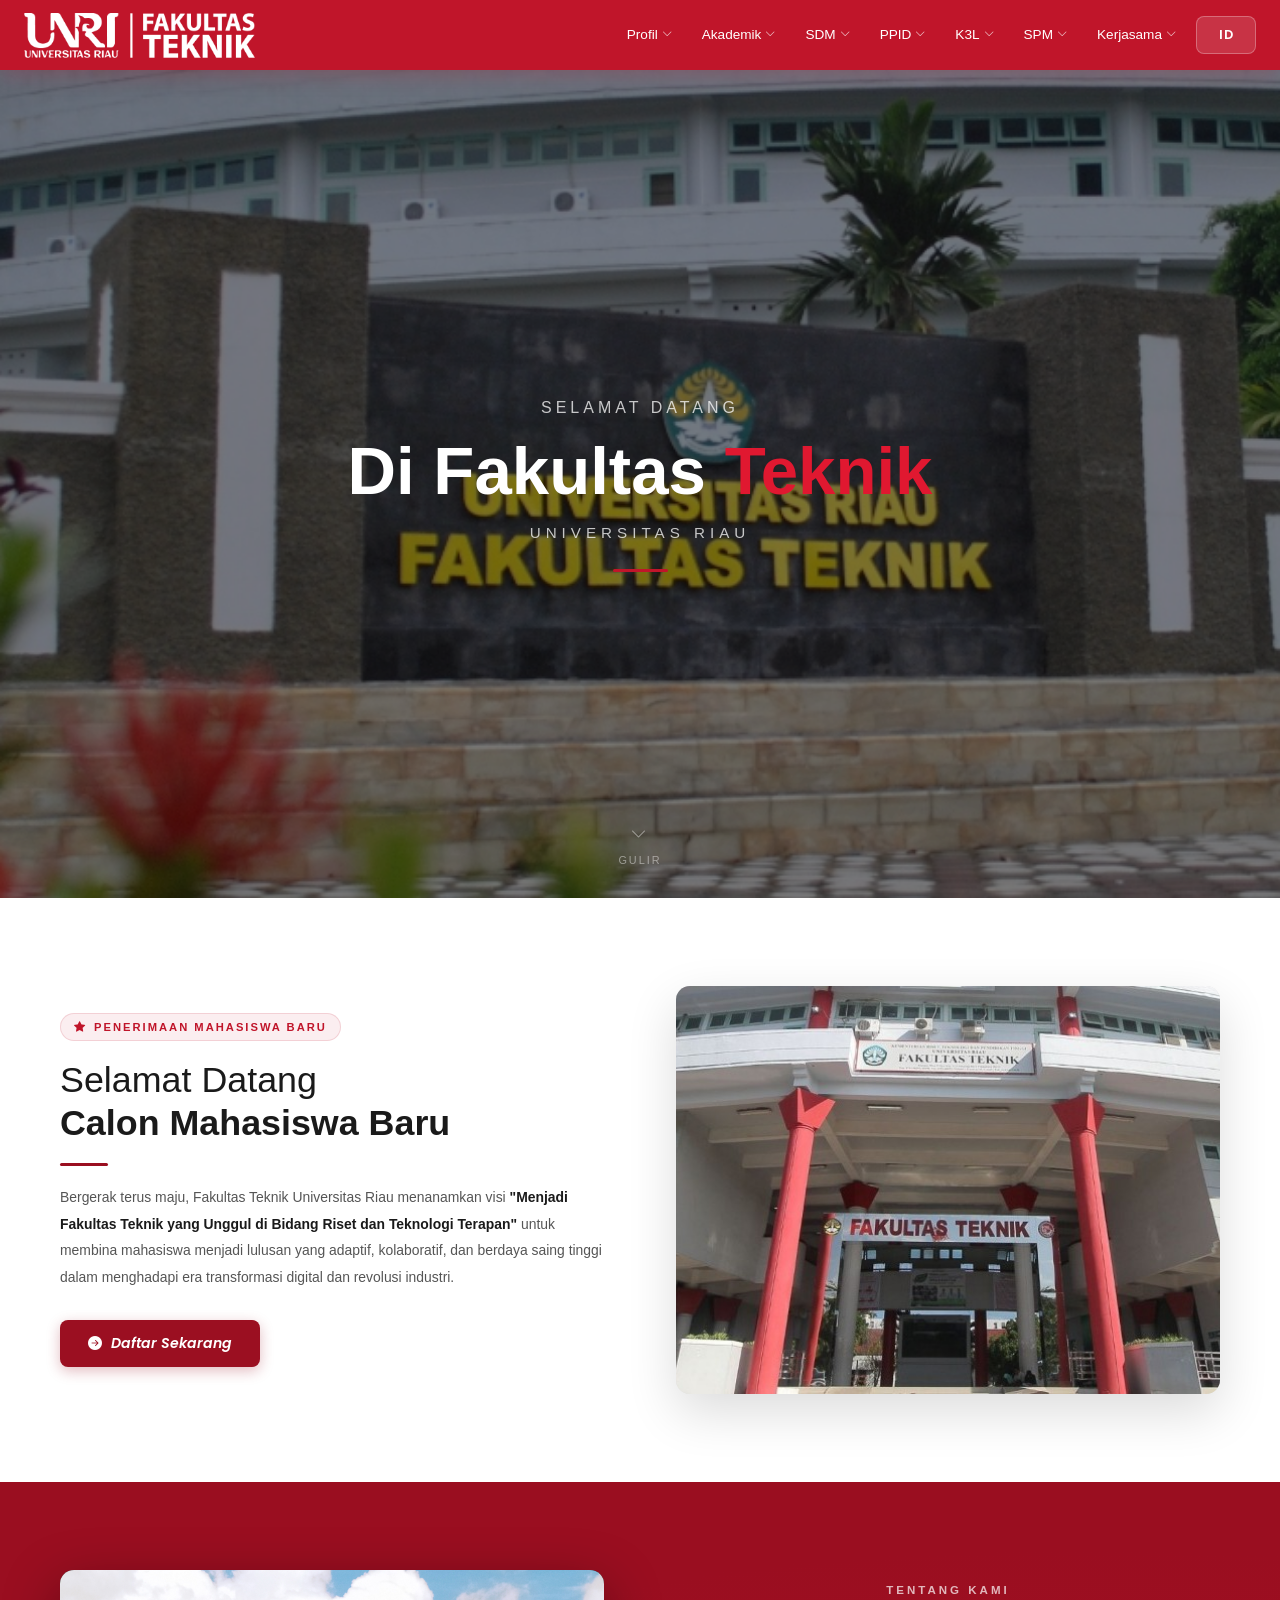
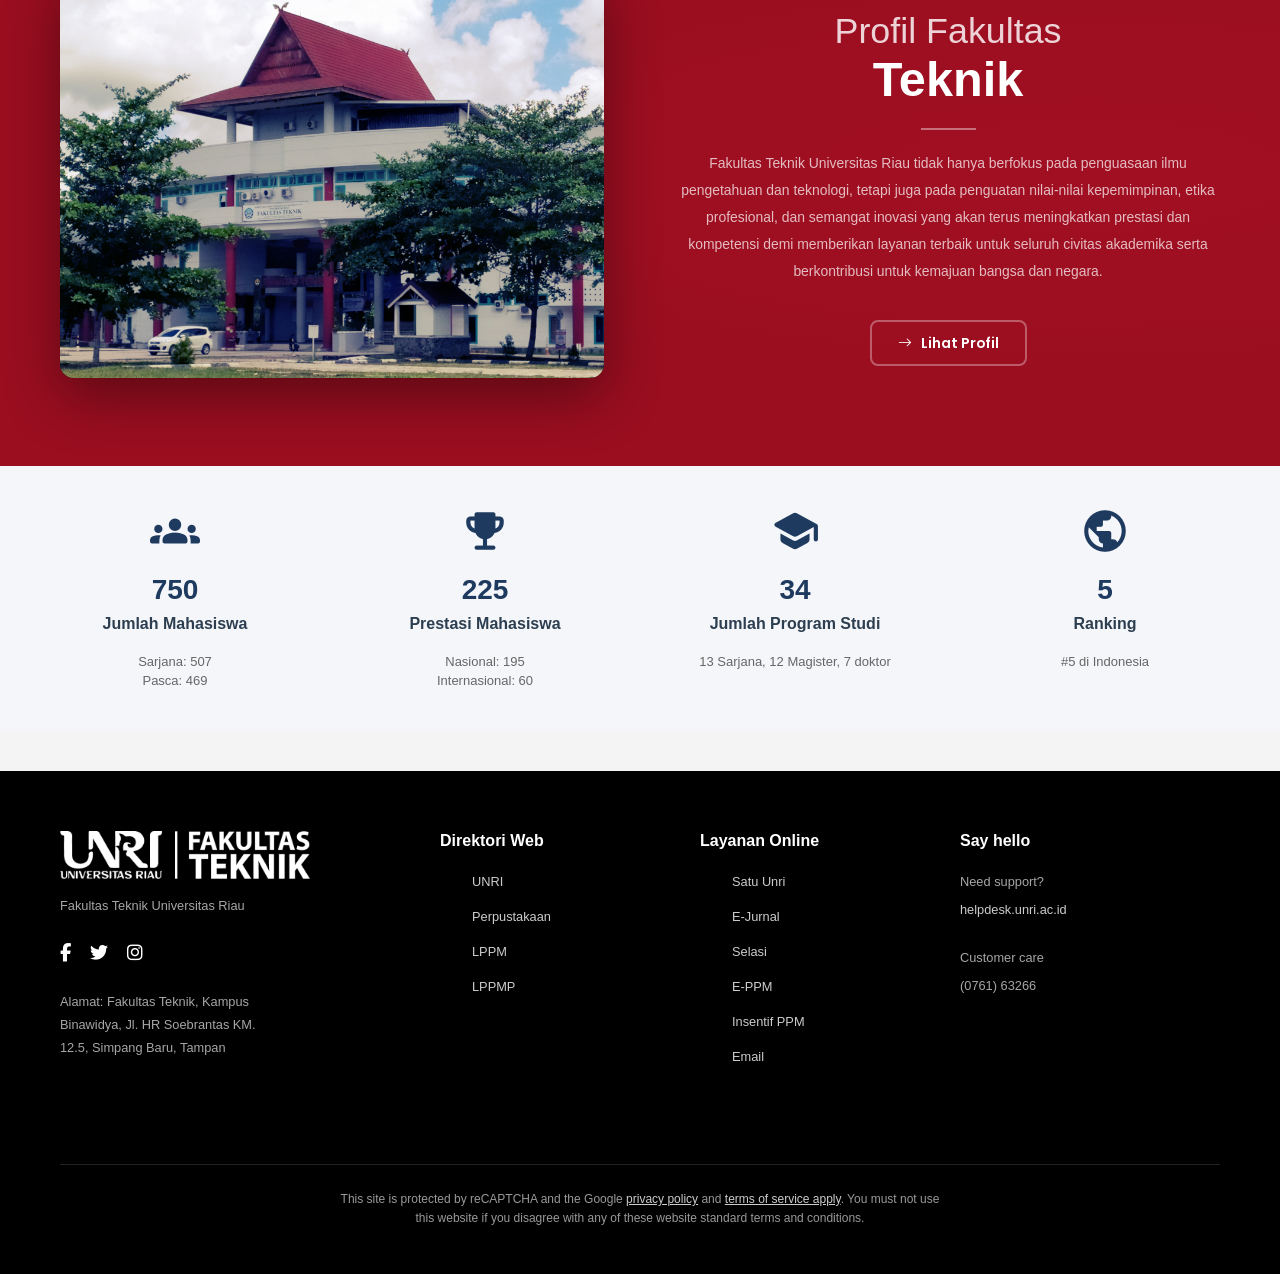
==== commit f7f1126c: "Menambahkan Kata Sambutan" ====
--- a/Dashboard.html
+++ b/Dashboard.html
@@ -173,6 +173,95 @@
     <!-- Konten -->
     <main id="main-content">
 
+        <!-- SECTION 1: HERO — Selamat Datang Di Fakultas Teknik -->
+        <section class="hero-section">
+            <div class="hero-bg-image"></div>
+            <div class="hero-bg-overlay"></div>
+        
+            <div class="hero-content">
+                <p class="hero-subtitle">Selamat Datang</p>
+                <h1 class="hero-title">Di Fakultas <span>Teknik</span></h1>
+                <p class="hero-univ">Universitas Riau</p>
+                <div class="hero-divider"></div>
+            </div>
+        
+            <div class="hero-scroll">
+                <i class="bi bi-chevron-down"></i>
+                <span>Gulir</span>
+            </div>
+        </section>
+        
+        
+        <!-- SECTION 2: SELAMAT DATANG CALON MAHASISWA BARU -->
+        <section class="welcome-section">
+            <div class="welcome-inner">
+        
+                <!-- Teks kiri -->
+                <div class="welcome-text-col">
+                    <div class="welcome-tag">
+                        <i class="bi bi-star-fill"></i> Penerimaan Mahasiswa Baru
+                    </div>
+                    <h2 class="welcome-heading">
+                        Selamat Datang
+                        <strong>Calon Mahasiswa Baru</strong>
+                    </h2>
+                    <div class="welcome-divider"></div>
+                    <p class="welcome-body">
+                        Bergerak terus maju, Fakultas Teknik Universitas Riau menanamkan visi
+                        <strong>"Menjadi Fakultas Teknik yang Unggul di Bidang Riset dan Teknologi Terapan"</strong>
+                        untuk membina mahasiswa menjadi lulusan yang adaptif, kolaboratif, dan berdaya saing tinggi
+                        dalam menghadapi era transformasi digital dan revolusi industri.
+                    </p>
+                    <a href="#" class="btn-daftar">
+                        <i class="bi bi-arrow-right-circle-fill"></i> Daftar Sekarang
+                    </a>
+                </div>
+        
+                <!-- Gambar kanan — foto gedung Welcome_Sectrion.jpg -->
+                <div class="welcome-image-col">
+                    <div class="welcome-image-wrapper">
+                        <img src="img/Welcome Section.jpg" alt="Gedung Fakultas Teknik Universitas Riau" />
+                    </div>
+                    <div class="welcome-image-accent"></div>
+                    <div class="welcome-image-accent-2"></div>
+                </div>
+        
+            </div>
+        </section>
+        
+        
+        <!-- SECTION 3: PROFIL FAKULTAS TEKNIK -->
+        <section class="profil-section" id="profil">
+            <div class="profil-inner">
+        
+                <!-- Gambar kiri — foto gedung Profil_Section.jpg -->
+                <div class="profil-image-col">
+                    <div class="profil-image-wrapper">
+                        <img src="img/Profil Section.jpg" alt="Profil Gedung Fakultas Teknik Universitas Riau" />
+                    </div>
+                </div>
+        
+                <!-- Teks kanan -->
+                <div class="profil-text-col">
+                    <span class="profil-label">Tentang Kami</span>
+                    <h2 class="profil-heading">
+                        Profil Fakultas
+                        <strong>Teknik</strong>
+                    </h2>
+                    <div class="profil-divider"></div>
+                    <p class="profil-body">
+                        Fakultas Teknik Universitas Riau tidak hanya berfokus pada penguasaan ilmu pengetahuan dan
+                        teknologi, tetapi juga pada penguatan nilai-nilai kepemimpinan, etika profesional, dan
+                        semangat inovasi yang akan terus meningkatkan prestasi dan kompetensi demi memberikan layanan
+                        terbaik untuk seluruh civitas akademika serta berkontribusi untuk kemajuan bangsa dan negara.
+                    </p>
+                    <a href="#" class="btn-lihat-profil">
+                        <i class="bi bi-arrow-right"></i> Lihat Profil
+                    </a>
+                </div>
+        
+            </div>
+        </section>  
 
                 <!-- Card informasi -->
         <div class="stats-container">
--- a/style.css
+++ b/style.css
@@ -365,7 +365,8 @@
 /* ---- CONTENT ---- */
 #main-content {
   min-height: calc(100vh - var(--navbar-height) - 200px);
-  padding: 40px 24px;
+  padding-top: 0px;
+  padding-bottom: 40px;
 }
 
 /* Contoh area konten — hapus/ganti sesuai kebutuhan */
@@ -798,12 +799,6 @@
   }
 }
 
-/* ---- CONTENT ---- */
-#main-content {
-  min-height: calc(100vh - var(--navbar-height) - 200px);
-  padding: 40px 24px;
-}
-
 /* Contoh area konten — hapus/ganti sesuai kebutuhan */
 .content-placeholder {
   max-width: 900px;
@@ -1064,3 +1059,410 @@
   color: #666;
   line-height: 1.5;
 }
+
+    /* ============================================================
+       MAIN SECTIONS Nopal— tambahan untuk Hero, Welcome, Profil
+    ============================================================ */
+ 
+    /* ---- HERO SECTION ---- */
+    .hero-section {
+      position: relative;
+      width: 100%;
+      min-height: 92vh;
+      display: flex;
+      align-items: center;
+      justify-content: center;
+      text-align: center;
+      overflow: hidden;
+    }
+ 
+    /* Foto gedung sebagai background hero */
+    .hero-bg-image {
+      position: absolute;
+      inset: 0;
+      background-image: url('img/Hero\ Section.jpg');
+      background-size: cover;
+      background-position: center top;
+      z-index: 0;
+      filter: brightness(0.5);
+    }
+ 
+    /* Overlay — tidak ada, foto tampil apa adanya */
+    .hero-bg-overlay {
+      display: none;
+    }
+ 
+    .hero-content {
+      position: relative;
+      z-index: 2;
+      max-width: 800px;
+      padding: 0 24px;
+    }
+ 
+    .hero-subtitle {
+      font-size: 1rem;
+      font-weight: 500;
+      color: rgba(255,255,255,0.75);
+      letter-spacing: 4px;
+      text-transform: uppercase;
+      margin-bottom: 14px;
+      animation: fadeInUp 0.7s ease both;
+    }
+ 
+    .hero-title {
+      font-size: clamp(2.6rem, 5.5vw, 4.2rem);
+      font-weight: 800;
+      color: var(--putih);
+      line-height: 1.1;
+      margin-bottom: 14px;
+      animation: fadeInUp 0.7s 0.12s ease both;
+    }
+ 
+    .hero-title span {
+      color: var(--merah-hover);
+    }
+ 
+    .hero-univ {
+      font-size: clamp(0.8rem, 1.4vw, 0.95rem);
+      font-weight: 500;
+      color: rgba(255,255,255,0.75);
+      letter-spacing: 5px;
+      text-transform: uppercase;
+      margin-bottom: 0;
+      animation: fadeInUp 0.7s 0.22s ease both;
+    }
+ 
+    .hero-divider {
+      width: 55px;
+      height: 3px;
+      background: var(--merah);
+      margin: 24px auto 0;
+      border-radius: 2px;
+      animation: fadeInUp 0.7s 0.32s ease both;
+    }
+ 
+    /* Indikator scroll bawah */
+    .hero-scroll {
+      position: absolute;
+      bottom: 30px;
+      left: 50%;
+      transform: translateX(-50%);
+      z-index: 2;
+      display: flex;
+      flex-direction: column;
+      align-items: center;
+      gap: 5px;
+      color: rgba(255,255,255,0.45);
+      font-size: 0.68rem;
+      letter-spacing: 2px;
+      text-transform: uppercase;
+      animation: heroBounce 2.2s ease-in-out infinite;
+    }
+ 
+    .hero-scroll i { font-size: 1rem; }
+ 
+    @keyframes heroBounce {
+      0%, 100% { transform: translateX(-50%) translateY(0); }
+      50%       { transform: translateX(-50%) translateY(7px); }
+    }
+ 
+    @keyframes fadeInUp {
+      from { opacity: 0; transform: translateY(22px); }
+      to   { opacity: 1; transform: translateY(0); }
+    }
+ 
+ 
+    /* ---- WELCOME SECTION ---- */
+    .welcome-section {
+      padding: 88px 40px;
+      background: var(--putih);
+    }
+ 
+    .welcome-inner {
+      max-width: 1160px;
+      margin: 0 auto;
+      display: grid;
+      grid-template-columns: 1fr 1fr;
+      gap: 72px;
+      align-items: center;
+    }
+ 
+    /* Teks kiri */
+    .welcome-tag {
+      display: inline-flex;
+      align-items: center;
+      gap: 7px;
+      background: rgba(192,21,42,0.07);
+      color: var(--merah);
+      font-size: 0.7rem;
+      font-weight: 700;
+      letter-spacing: 2px;
+      text-transform: uppercase;
+      padding: 5px 13px;
+      border-radius: 20px;
+      margin-bottom: 18px;
+      border: 1px solid rgba(192,21,42,0.14);
+    }
+ 
+    .welcome-heading {
+      font-size: clamp(1.55rem, 2.8vw, 2.3rem);
+      font-weight: 300;
+      color: var(--teks-gelap);
+      line-height: 1.2;
+      margin-bottom: 6px;
+    }
+ 
+    .welcome-heading strong {
+      font-weight: 800;
+      display: block;
+      color: var(--teks-gelap);
+    }
+ 
+    .welcome-divider {
+      width: 48px;
+      height: 3px;
+      background: #9A0E20;
+      margin: 18px 0;
+      border-radius: 2px;
+    }
+ 
+    .welcome-body {
+      font-size: 0.87rem;
+      color: #555;
+      line-height: 1.9;
+      margin-bottom: 30px;
+    }
+ 
+    .welcome-body strong {
+      color: var(--teks-gelap);
+      font-weight: 600;
+    }
+ 
+    .btn-daftar {
+      display: inline-flex;
+      align-items: center;
+      gap: 9px;
+      background: #9B0F21;
+      color: var(--putih);
+      padding: 13px 28px;
+      border-radius: 8px;
+      font-weight: 600;
+      font-size: 0.88rem;
+      text-decoration: none;
+      font-style: italic;
+      transition: background var(--transition), transform var(--transition), box-shadow var(--transition);
+      font-family: var(--font-utama);
+      box-shadow: 0 4px 14px rgba(155, 15, 33, 0.28); /* merah */
+    }
+
+    .btn-daftar:hover {
+      background: #7A0C1A; /* merah lebih gelap */
+      color: var(--putih);
+      transform: translateY(-2px);
+      box-shadow: 0 8px 22px rgba(155, 15, 33, 0.38); /* merah */
+    }
+ 
+    /* Gambar kanan */
+    .welcome-image-col {
+      position: relative;
+    }
+ 
+    .welcome-image-wrapper {
+      border-radius: 14px;
+      overflow: hidden;
+      box-shadow: 0 18px 50px rgba(0,0,0,0.14);
+      aspect-ratio: 4/3;
+      background: #e0e0e0;
+    }
+ 
+    .welcome-image-wrapper img {
+      width: 100%;
+      height: 100%;
+      object-fit: cover;
+      display: block;
+    }
+ 
+    /* Aksen dekoratif di sudut gambar */
+    .welcome-image-accent {
+      position: absolute;
+      bottom: -12px;
+      right: -12px;
+      width: 72px;
+      height: 72px;
+      background: var(--merah);
+      border-radius: 10px;
+      z-index: -1;
+      opacity: 0.65;
+    }
+ 
+    .welcome-image-accent-2 {
+      position: absolute;
+      top: -10px;
+      left: -10px;
+      width: 46px;
+      height: 46px;
+      background: #9A0E20;
+      border-radius: 50%;
+      z-index: -1;
+      opacity: 0.5;
+    }
+ 
+ 
+    /* ---- PROFIL SECTION ---- */
+    .profil-section {
+      padding: 88px 40px;
+      background: var(--merah-gelap);
+      position: relative;
+      overflow: hidden;
+    }
+ 
+    /* Overlay tipis di atas foto background profil */
+    .profil-section::before {
+      content: '';
+      position: absolute;
+      inset: 0;
+      background-image: url('Gbr/Profil\ Section.jpg');
+      background-size: cover;
+      background-position: center;
+      opacity: 0.10;
+      z-index: 0;
+    }
+ 
+    .profil-section::after {
+      content: '';
+      position: absolute;
+      inset: 0;
+      background: radial-gradient(ellipse at 85% 50%, rgba(192,21,42,0.18) 0%, transparent 55%);
+      z-index: 0;
+      pointer-events: none;
+    }
+ 
+    .profil-inner {
+      max-width: 1160px;
+      margin: 0 auto;
+      display: grid;
+      grid-template-columns: 1fr 1fr;
+      gap: 72px;
+      align-items: center;
+      position: relative;
+      z-index: 1;
+    }
+ 
+    /* Gambar kiri (reuse welcome-image styles) */
+    .profil-image-col {
+      position: relative;
+    }
+ 
+    .profil-image-wrapper {
+      border-radius: 14px;
+      overflow: hidden;
+      box-shadow: 0 18px 55px rgba(0,0,0,0.4);
+      aspect-ratio: 4/3;
+      background: #111;
+    }
+ 
+    .profil-image-wrapper img {
+      width: 100%;
+      height: 100%;
+      object-fit: cover;
+      display: block;
+    }
+ 
+    /* Teks kanan */
+    .profil-text-col {
+      text-align: center;
+    }
+ 
+    .profil-label {
+      font-size: 0.72rem;
+      font-weight: 700;
+      letter-spacing: 3px;
+      text-transform: uppercase;
+      color: rgba(255,255,255,0.7);
+      margin-bottom: 12px;
+      display: block;
+    }
+ 
+    .profil-heading {
+      font-size: clamp(1.7rem, 2.8vw, 2.6rem);
+      font-weight: 300;
+      color: rgba(255,255,255,0.82);
+      line-height: 1.15;
+      margin-bottom: 2px;
+    }
+ 
+    .profil-heading strong {
+      font-weight: 800;
+      color: var(--putih);
+      display: block;
+      font-size: clamp(2rem, 3.8vw, 3.2rem);
+    }
+ 
+    .profil-divider {
+      width: 55px;
+      height: 2px;
+      background: rgba(255,255,255,0.4);
+      margin: 20px auto;
+    }
+ 
+    .profil-body {
+      font-size: 0.87rem;
+      color: rgba(255,255,255,0.72);
+      line-height: 1.95;
+      margin-bottom: 34px;
+    }
+ 
+    .btn-lihat-profil {
+      display: inline-flex;
+      align-items: center;
+      gap: 9px;
+      background: transparent;
+      color: var(--putih);
+      padding: 11px 26px;
+      border-radius: 8px;
+      font-weight: 600;
+      font-size: 0.87rem;
+      text-decoration: none;
+      border: 2px solid rgba(255,255,255,0.32);
+      transition: background var(--transition), border-color var(--transition), transform var(--transition);
+      font-family: var(--font-utama);
+    }
+ 
+    .btn-lihat-profil:hover {
+      background: rgba(255,255,255,0.1);
+      border-color: rgba(255,255,255,0.65);
+      color: var(--putih);
+      transform: translateY(-2px);
+    }
+ 
+ 
+    /* ---- RESPONSIVE MAIN SECTIONS ---- */
+    @media (max-width: 900px) {
+      .welcome-section,
+      .profil-section {
+        padding: 60px 24px;
+      }
+ 
+      .welcome-inner,
+      .profil-inner {
+        grid-template-columns: 1fr;
+        gap: 40px;
+      }
+ 
+      /* Di mobile: gambar profil muncul setelah teks */
+      .profil-image-col { order: 2; }
+      .profil-text-col  { order: 1; }
+ 
+      .hero-section { min-height: 75vh; }
+    }
+ 
+    @media (max-width: 576px) {
+      .hero-title { font-size: 2.2rem; }
+      .welcome-heading { font-size: 1.5rem; }
+      .profil-heading { font-size: 1.6rem; }
+      .profil-heading strong { font-size: 2rem; }
+    }
+
+/* ============================================================
+  MAIN SECTIONS Nopal— tambahan untuk Hero, Welcome, Profil
+============================================================ */
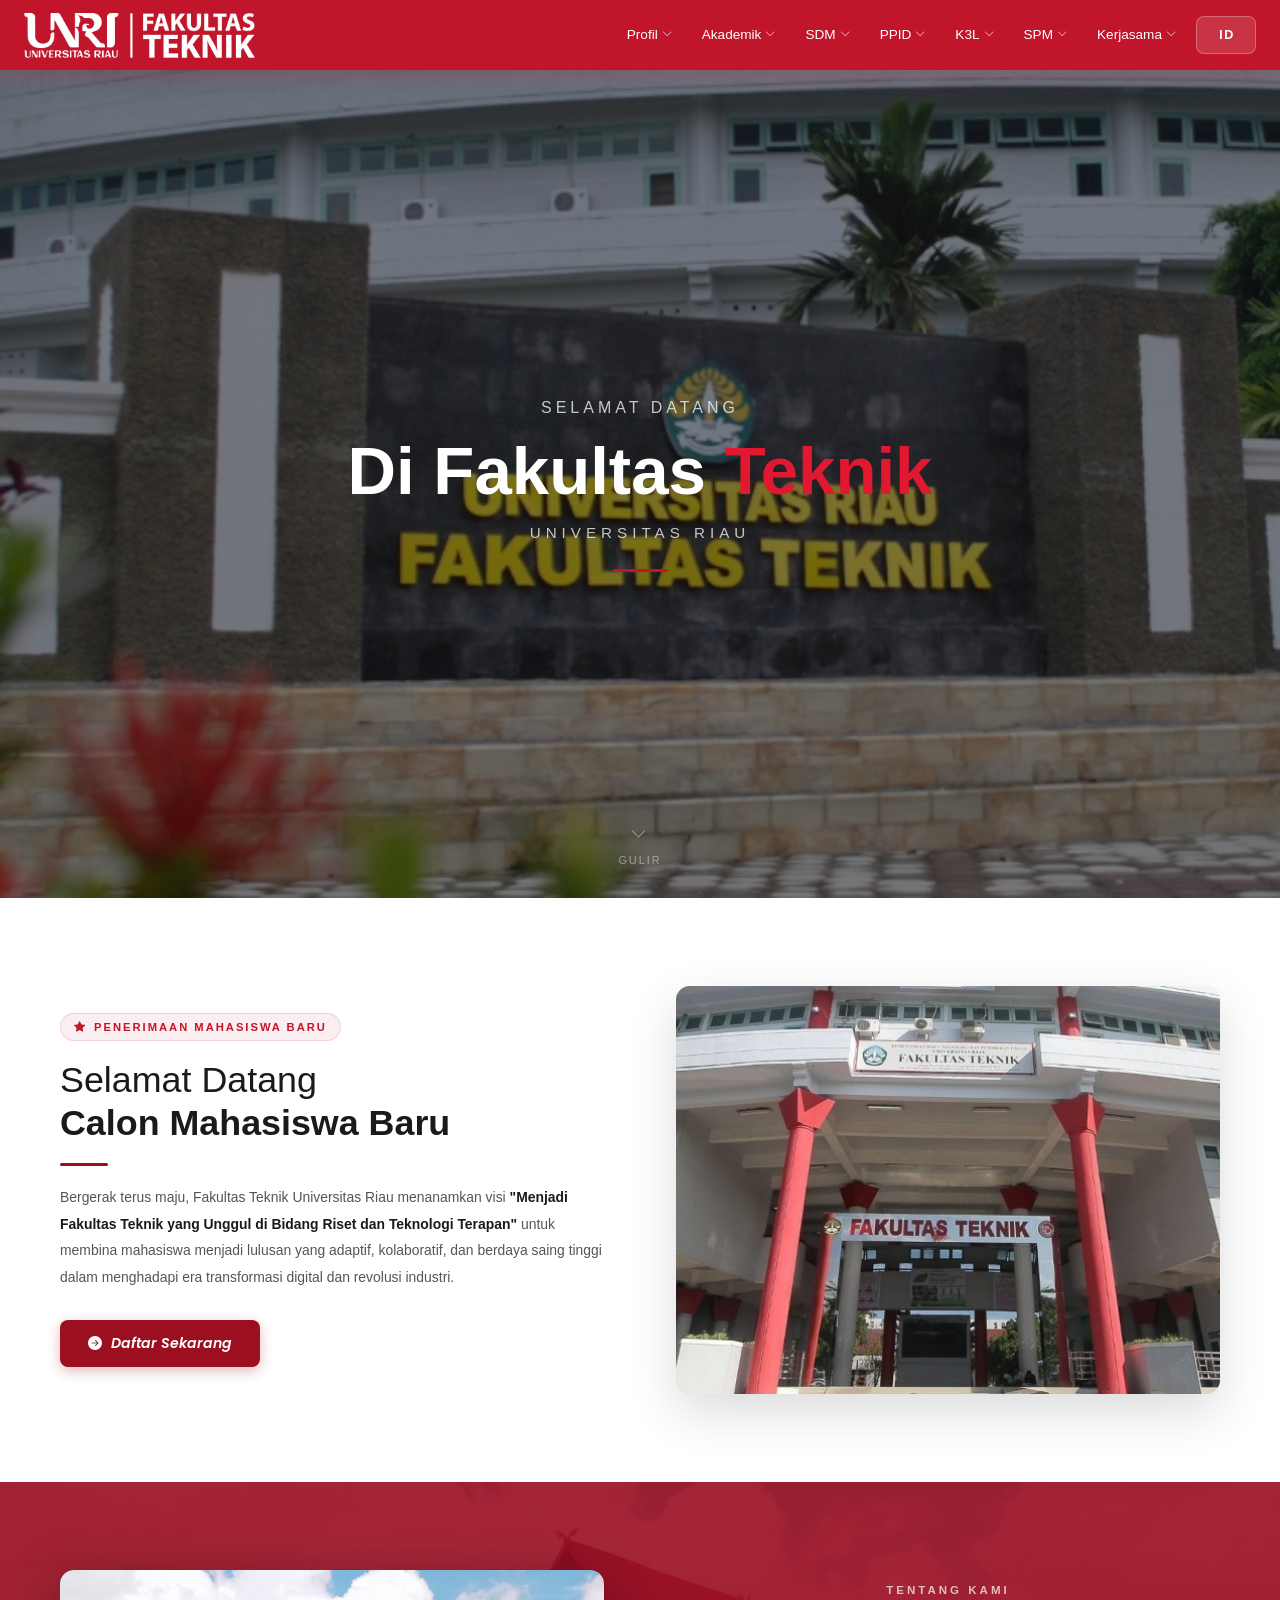
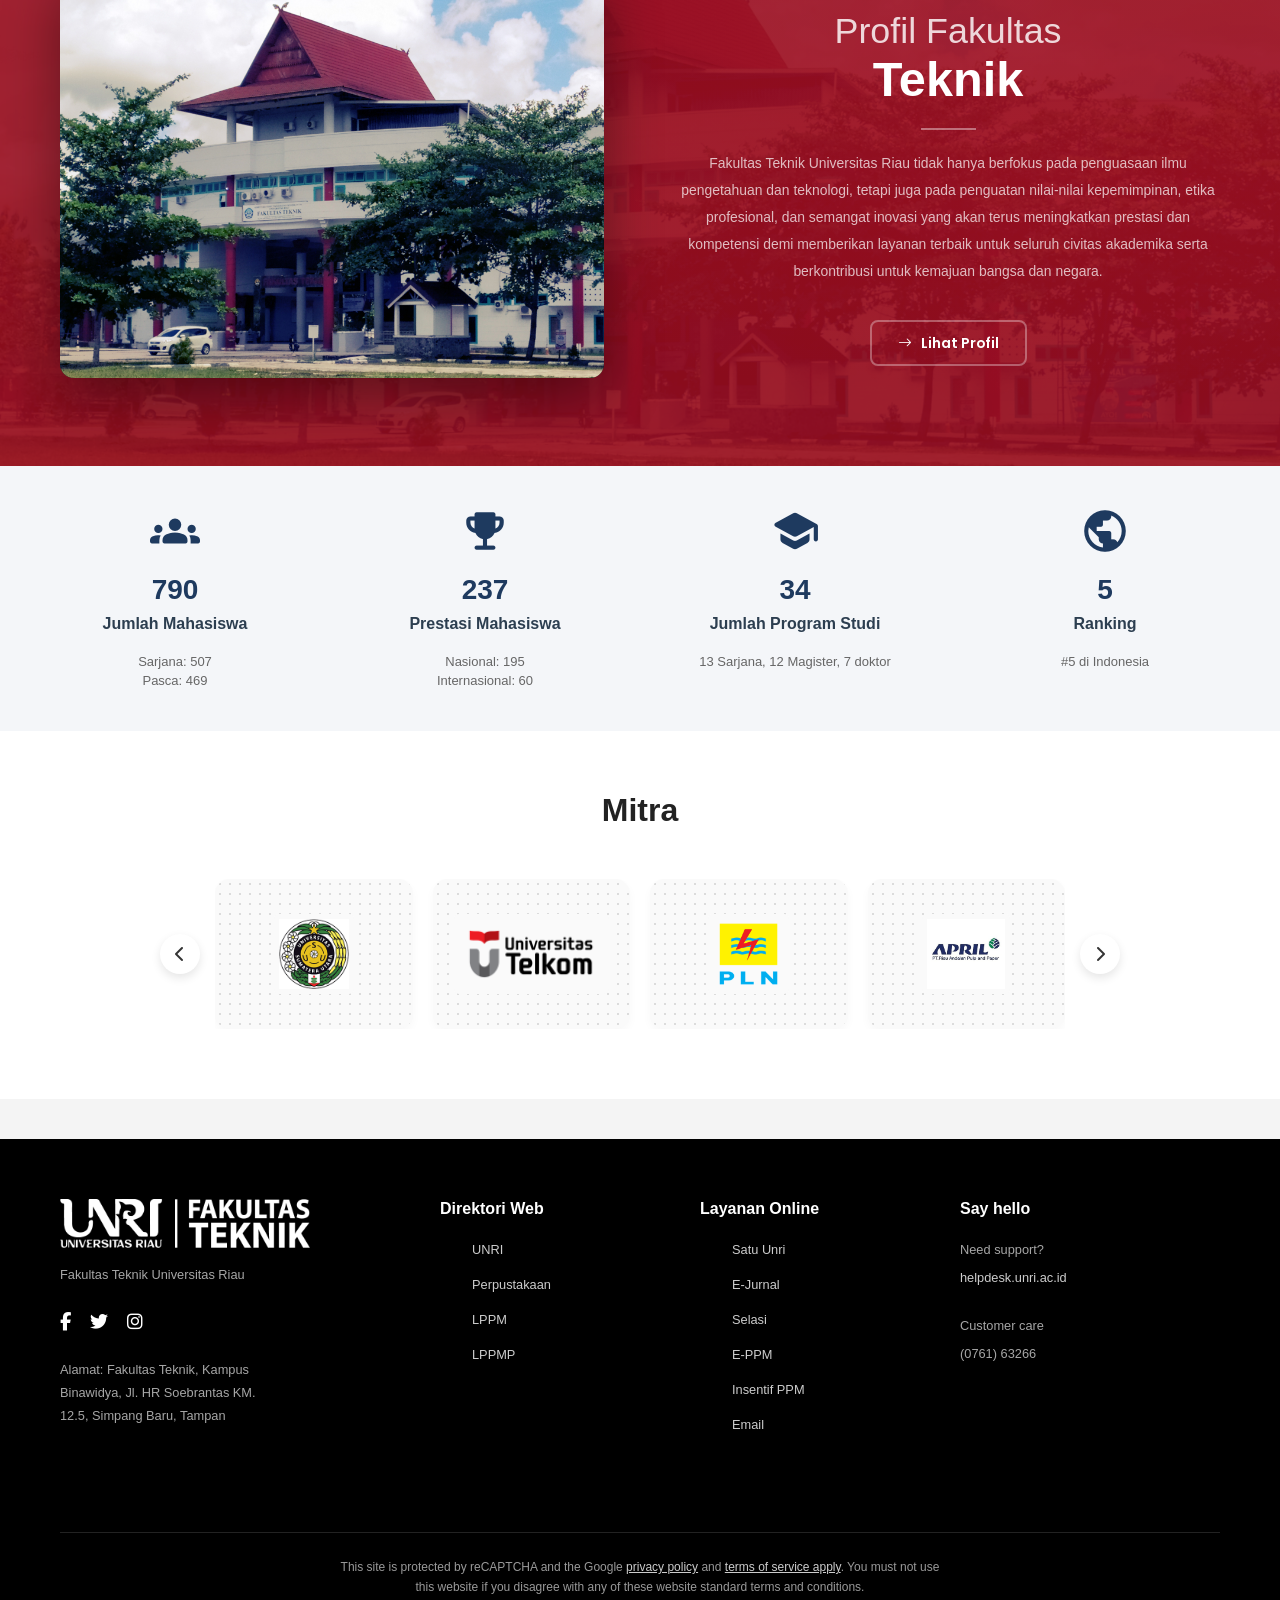
==== commit 4ff82244: "Penambahan bagian Mitra" ====
--- a/Dashboard.html
+++ b/Dashboard.html
@@ -303,6 +303,31 @@
             </div>
 
         </div>
+        <!-- Bagian Mitra yang diperbarui -->
+<section class="mitra-section">
+    <div class="container">
+        <h2 class="mitra-title">Mitra</h2>
+        
+        <div class="carousel-wrapper">
+            <!-- Tombol Kiri -->
+            <button class="nav-btn btn-prev"><i class="fas fa-chevron-left"></i></button>
+
+            <div class="carousel-track-container">
+                <ul class="carousel-track">
+                    <!-- Kartu-kartu tetap sama seperti sebelumnya -->
+                    <li class="carousel-slide"><div class="mitra-card"><img src="img/usu.png" alt="USU"></div></li>
+                    <li class="carousel-slide"><div class="mitra-card"><img src="img/telkom.png" alt="Telkom"></div></li>
+                    <li class="carousel-slide"><div class="mitra-card"><img src="img/pln.png" alt="PLN"></div></li>
+                    <li class="carousel-slide"><div class="mitra-card"><img src="img/april.png" alt="APRIL"></div></li>
+                    <li class="carousel-slide"><div class="mitra-card"><img src="img/daehan.png" alt="Daehan"></div></li>
+                </ul>
+            </div>
+            
+            <!-- Tombol Kanan -->
+            <button class="nav-btn btn-next"><i class="fas fa-chevron-right"></i></button>
+        </div>
+    </div>
+</section>
     </main>
 
 
--- a/style.css
+++ b/style.css
@@ -1321,7 +1321,7 @@
       content: '';
       position: absolute;
       inset: 0;
-      background-image: url('Gbr/Profil\ Section.jpg');
+      background-image: url('img/Profil\ Section.jpg');
       background-size: cover;
       background-position: center;
       opacity: 0.10;
@@ -1465,4 +1465,150 @@
 
 /* ============================================================
   MAIN SECTIONS Nopal— tambahan untuk Hero, Welcome, Profil
-============================================================ */+============================================================ */
+
+
+/* bagian mitra
+/* --- Styling Bagian Mitra --- */
+.mitra-section {
+    background-color: #ffffff;
+    padding: 60px 0;
+    text-align: center;
+}
+
+.container {
+    max-width: 1000px; /* Lebar maksimal konten */
+    margin: 0 auto;
+    padding: 0 20px;
+}
+
+.mitra-title {
+    font-size: 32px;
+    font-weight: bold;
+    color: #222;
+    margin-bottom: 40px;
+}
+
+/* Wrapper Carousel */
+.carousel-wrapper {
+    position: relative;
+    padding: 10px 0;
+}
+
+.carousel-track-container {
+    overflow: hidden; /* Sembunyikan kartu yang di luar area */
+    width: 100%;
+}
+
+.carousel-track {
+    display: flex;
+    gap: 20px; /* Jarak antar kartu */
+    list-style: none;
+    transition: transform 0.4s ease-in-out; /* Animasi geser yang halus */
+    padding: 0;
+    margin: 0;
+}
+
+/* Ukuran masing-masing kartu (menampilkan 4 kartu) */
+.carousel-slide {
+    flex: 0 0 calc(25% - 15px); /* 25% lebar minus jarak gap */
+    min-width: calc(25% - 15px);
+}
+
+/* Styling Desain Kartu (Mirip background polkadot tipis) */
+.mitra-card {
+    background-color: #fafafa;
+    /* Efek polkadot tipis seperti di gambar */
+    background-image: radial-gradient(#dcdcdc 15%, transparent 15%);
+    background-size: 10px 10px;
+    border-radius: 15px;
+    padding: 30px 15px;
+    height: 150px;
+    display: flex;
+    justify-content: center;
+    align-items: center;
+    box-shadow: 0 4px 10px rgba(0,0,0,0.03);
+}
+
+.mitra-card img {
+    max-width: 100%;
+    max-height: 80px;
+    object-fit: contain;
+    background-color: #fafafa; /* Latar belakang untuk menutupi polkadot di belakang logo */
+    padding: 5px;
+    border-radius: 5px;
+}
+
+/* Posisi tombol navigasi kiri dan kanan */
+.carousel-wrapper {
+    position: relative;
+    display: flex;
+    align-items: center;
+    gap: 15px; /* Jarak antara tombol dan konten kartu */
+}
+
+.nav-btn {
+    background-color: #ffffff;
+    border: none;
+    width: 40px;
+    height: 40px;
+    border-radius: 50%;
+    box-shadow: 0 4px 10px rgba(0,0,0,0.1);
+    cursor: pointer;
+    display: flex;
+    justify-content: center;
+    align-items: center;
+    color: #333;
+    transition: all 0.3s ease;
+    z-index: 10;
+    flex-shrink: 0; /* Agar tombol tidak gepeng */
+}
+
+.nav-btn:hover {
+    background-color: #0056b3;
+    color: #fff;
+}
+
+/* Memastikan track container mengambil sisa ruang */
+.carousel-track-container {
+    overflow: hidden;
+    flex-grow: 1;
+}
+
+/* Menghilangkan bullet point default */
+.carousel-track {
+    display: flex;
+    list-style: none;
+    padding: 0;
+    margin: 0;
+    transition: transform 0.5s ease-in-out;
+}
+
+.carousel-nav button {
+    background: transparent;
+    border: none;
+    cursor: pointer;
+    padding: 10px;
+    color: #555;
+    font-size: 14px;
+    transition: color 0.3s;
+}
+
+.carousel-nav button:hover {
+    color: #000;
+}
+
+
+/* Responsif untuk Layar HP/Tablet */
+@media (max-width: 768px) {
+    .carousel-slide {
+        flex: 0 0 calc(50% - 10px); /* Tampilkan 2 kartu di HP */
+        min-width: calc(50% - 10px);
+    }
+}
+@media (max-width: 480px) {
+    .carousel-slide {
+        flex: 0 0 100%; /* Tampilkan 1 kartu di HP layar kecil */
+        min-width: 100%;
+    }
+}
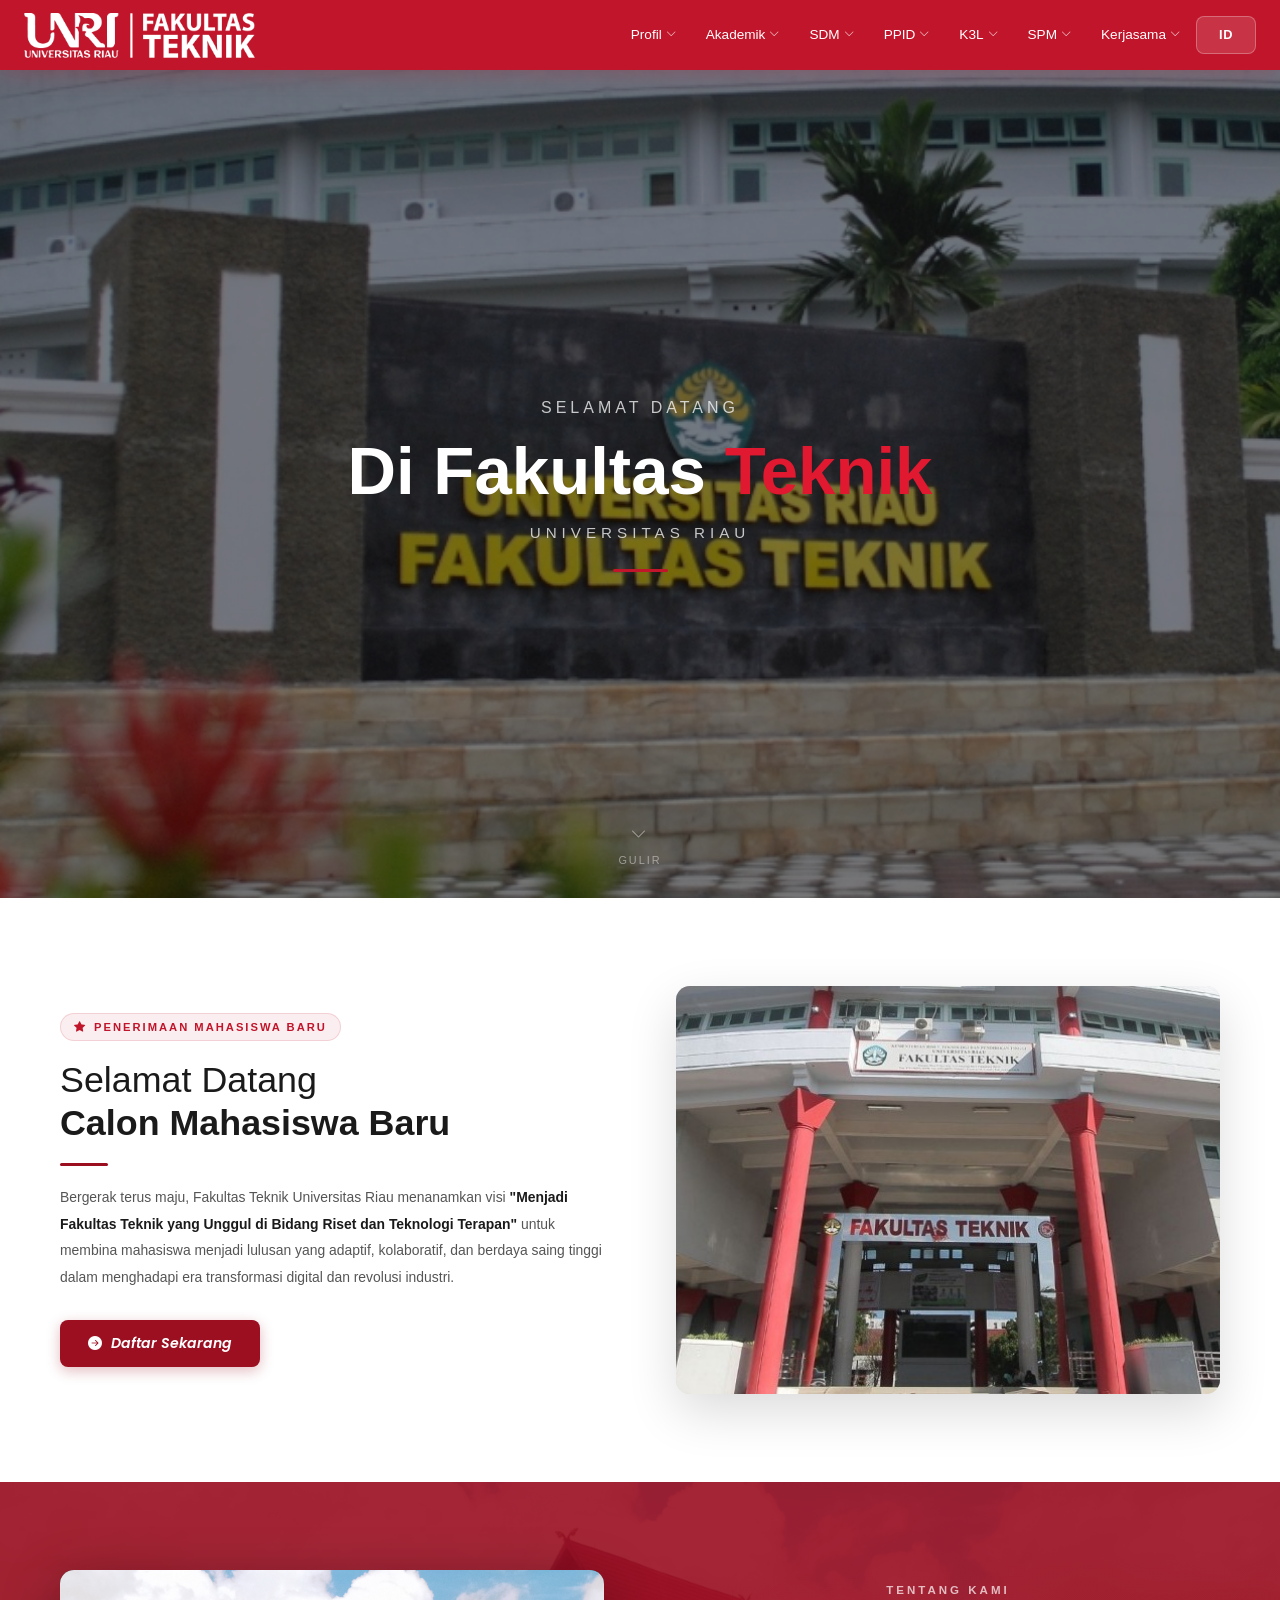
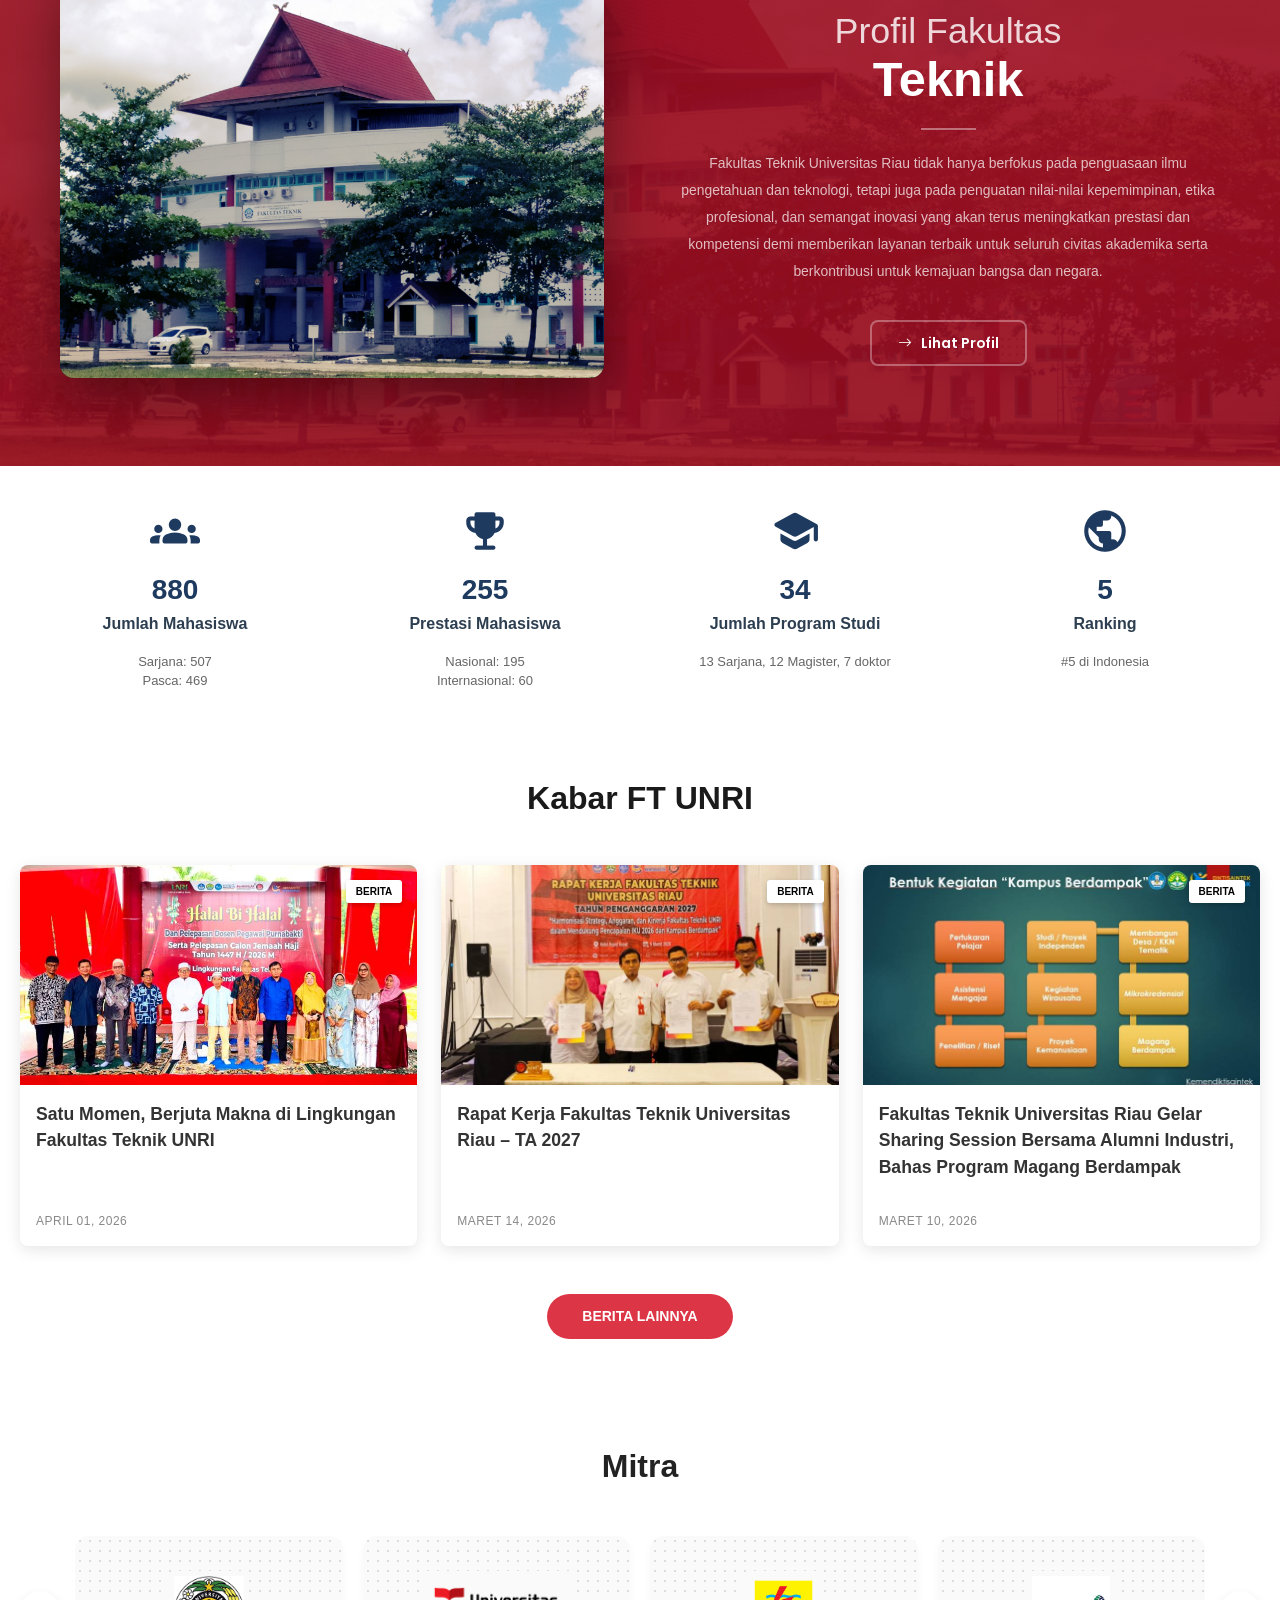
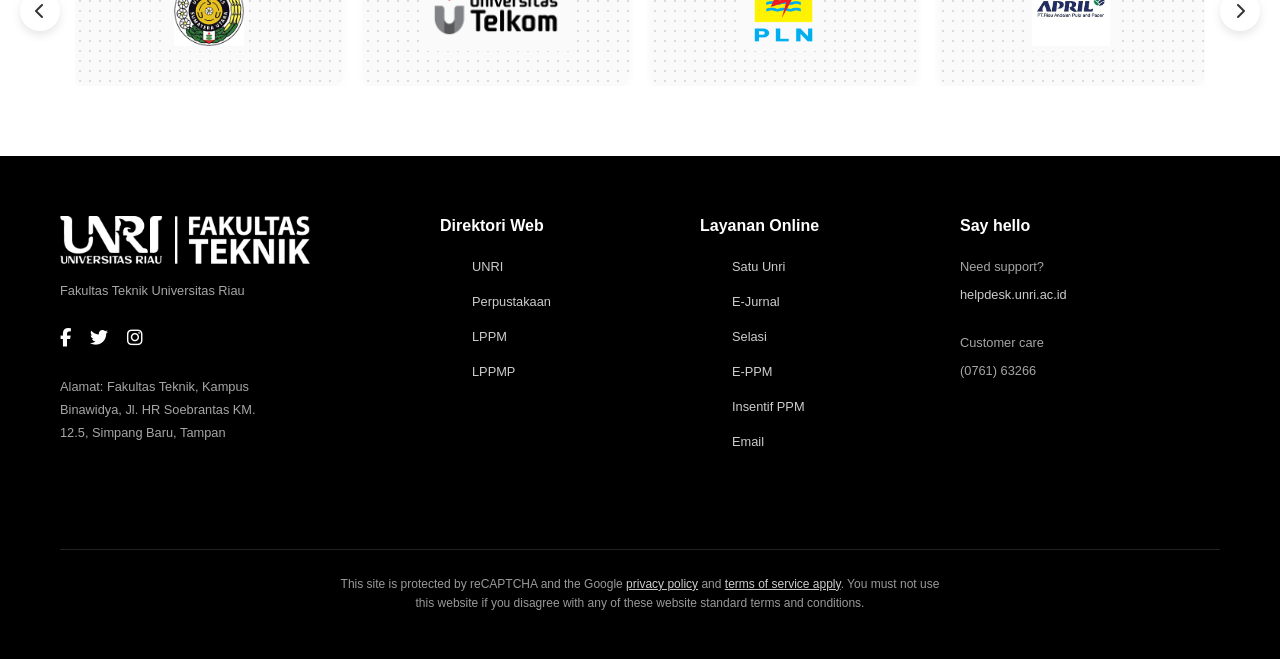
==== commit 0180c6d0: "melakukan penyederhanaan pada kabar berita ft unri, dan menambahkan readme sesuai jobdesk masing2 an" ====
--- a/Dashboard.html
+++ b/Dashboard.html
@@ -177,25 +177,25 @@
         <section class="hero-section">
             <div class="hero-bg-image"></div>
             <div class="hero-bg-overlay"></div>
-        
+
             <div class="hero-content">
                 <p class="hero-subtitle">Selamat Datang</p>
                 <h1 class="hero-title">Di Fakultas <span>Teknik</span></h1>
                 <p class="hero-univ">Universitas Riau</p>
                 <div class="hero-divider"></div>
             </div>
-        
+
             <div class="hero-scroll">
                 <i class="bi bi-chevron-down"></i>
                 <span>Gulir</span>
             </div>
         </section>
-        
-        
+
+
         <!-- SECTION 2: SELAMAT DATANG CALON MAHASISWA BARU -->
         <section class="welcome-section">
             <div class="welcome-inner">
-        
+
                 <!-- Teks kiri -->
                 <div class="welcome-text-col">
                     <div class="welcome-tag">
@@ -216,7 +216,7 @@
                         <i class="bi bi-arrow-right-circle-fill"></i> Daftar Sekarang
                     </a>
                 </div>
-        
+
                 <!-- Gambar kanan — foto gedung Welcome_Sectrion.jpg -->
                 <div class="welcome-image-col">
                     <div class="welcome-image-wrapper">
@@ -225,22 +225,21 @@
                     <div class="welcome-image-accent"></div>
                     <div class="welcome-image-accent-2"></div>
                 </div>
-        
             </div>
         </section>
-        
-        
+
+
         <!-- SECTION 3: PROFIL FAKULTAS TEKNIK -->
         <section class="profil-section" id="profil">
             <div class="profil-inner">
-        
+
                 <!-- Gambar kiri — foto gedung Profil_Section.jpg -->
                 <div class="profil-image-col">
                     <div class="profil-image-wrapper">
                         <img src="img/Profil Section.jpg" alt="Profil Gedung Fakultas Teknik Universitas Riau" />
                     </div>
                 </div>
-        
+
                 <!-- Teks kanan -->
                 <div class="profil-text-col">
                     <span class="profil-label">Tentang Kami</span>
@@ -259,11 +258,11 @@
                         <i class="bi bi-arrow-right"></i> Lihat Profil
                     </a>
                 </div>
-        
-            </div>
-        </section>  
-
-                <!-- Card informasi -->
+
+            </div>
+        </section>
+
+        <!-- Card informasi -->
         <div class="stats-container">
 
             <div class="stat-card">
@@ -303,31 +302,100 @@
             </div>
 
         </div>
+
+        <div class="container my-5">
+            <h2 class="text-center fw-bold mb-5">Kabar FT UNRI</h2>
+
+            <div class="row g-4">
+                <div class="col-md-4">
+                    <div class="card h-100 custom-card">
+                        <div class="position-relative">
+                            <img src="/img/1.jpg" class="card-img-top" alt="Berita 1">
+                            <span class="badge-category">BERITA</span>
+                        </div>
+                        <div class="card-body d-flex flex-column">
+                            <h5 class="card-title fw-bold">Satu Momen, Berjuta Makna di Lingkungan Fakultas Teknik UNRI
+                            </h5>
+                            <div class="mt-auto pt-4">
+                                <p class="date-text text-uppercase mb-0">April 01, 2026</p>
+                            </div>
+                        </div>
+                    </div>
+                </div>
+
+                <div class="col-md-4">
+                    <div class="card h-100 custom-card">
+                        <div class="position-relative">
+                            <img src="/img/2.jpg" class="card-img-top" alt="Berita 2">
+                            <span class="badge-category">BERITA</span>
+                        </div>
+                        <div class="card-body d-flex flex-column">
+                            <h5 class="card-title fw-bold">Rapat Kerja Fakultas Teknik Universitas Riau – TA 2027</h5>
+                            <div class="mt-auto pt-4">
+                                <p class="date-text text-uppercase mb-0">Maret 14, 2026</p>
+                            </div>
+                        </div>
+                    </div>
+                </div>
+
+                <div class="col-md-4">
+                    <div class="card h-100 custom-card">
+                        <div class="position-relative">
+                            <img src="/img/3.jpg" class="card-img-top" alt="Berita 3">
+                            <span class="badge-category">BERITA</span>
+                        </div>
+                        <div class="card-body d-flex flex-column">
+                            <h5 class="card-title fw-bold">Fakultas Teknik Universitas Riau Gelar Sharing Session
+                                Bersama Alumni Industri, Bahas Program Magang Berdampak</h5>
+                            <div class="mt-auto pt-4">
+                                <p class="date-text text-uppercase mb-0">Maret 10, 2026</p>
+                            </div>
+                        </div>
+                    </div>
+                </div>
+            </div>
+            <div class="text-center mt-5">
+                <a href="#" class="btn btn-berita">BERITA LAINNYA</a>
+            </div>
+        </div>
+
+
+
         <!-- Bagian Mitra yang diperbarui -->
-<section class="mitra-section">
-    <div class="container">
-        <h2 class="mitra-title">Mitra</h2>
-        
-        <div class="carousel-wrapper">
-            <!-- Tombol Kiri -->
-            <button class="nav-btn btn-prev"><i class="fas fa-chevron-left"></i></button>
-
-            <div class="carousel-track-container">
-                <ul class="carousel-track">
-                    <!-- Kartu-kartu tetap sama seperti sebelumnya -->
-                    <li class="carousel-slide"><div class="mitra-card"><img src="img/usu.png" alt="USU"></div></li>
-                    <li class="carousel-slide"><div class="mitra-card"><img src="img/telkom.png" alt="Telkom"></div></li>
-                    <li class="carousel-slide"><div class="mitra-card"><img src="img/pln.png" alt="PLN"></div></li>
-                    <li class="carousel-slide"><div class="mitra-card"><img src="img/april.png" alt="APRIL"></div></li>
-                    <li class="carousel-slide"><div class="mitra-card"><img src="img/daehan.png" alt="Daehan"></div></li>
-                </ul>
-            </div>
-            
-            <!-- Tombol Kanan -->
-            <button class="nav-btn btn-next"><i class="fas fa-chevron-right"></i></button>
-        </div>
-    </div>
-</section>
+        <section class="mitra-section">
+            <div class="container">
+                <h2 class="mitra-title">Mitra</h2>
+
+                <div class="carousel-wrapper">
+                    <!-- Tombol Kiri -->
+                    <button class="nav-btn btn-prev"><i class="fas fa-chevron-left"></i></button>
+
+                    <div class="carousel-track-container">
+                        <ul class="carousel-track">
+                            <!-- Kartu-kartu tetap sama seperti sebelumnya -->
+                            <li class="carousel-slide">
+                                <div class="mitra-card"><img src="img/usu.png" alt="USU"></div>
+                            </li>
+                            <li class="carousel-slide">
+                                <div class="mitra-card"><img src="img/telkom.png" alt="Telkom"></div>
+                            </li>
+                            <li class="carousel-slide">
+                                <div class="mitra-card"><img src="img/pln.png" alt="PLN"></div>
+                            </li>
+                            <li class="carousel-slide">
+                                <div class="mitra-card"><img src="img/april.png" alt="APRIL"></div>
+                            </li>
+                            <li class="carousel-slide">
+                                <div class="mitra-card"><img src="img/daehan.png" alt="Daehan"></div>
+                            </li>
+                        </ul>
+                    </div>
+
+                    <!-- Tombol Kanan -->
+                    <button class="nav-btn btn-next"><i class="fas fa-chevron-right"></i></button>
+                </div>
+            </div>
+        </section>
     </main>
 
 
@@ -335,19 +403,19 @@
     <footer class="site-footer">
         <div class="footer-container">
             <div class="footer-row">
-                
+
                 <!-- Kolom 1: Logo & Informasi -->
                 <div class="footer-col col-brand">
                     <!-- Ganti src di bawah dengan path gambar logo asli Anda -->
                     <img src="img\unri.png" alt="Logo UNRI Fakultas Teknik" class="footer-logo">
                     <p class="brand-subtitle">Fakultas Teknik Universitas Riau</p>
-                    
+
                     <div class="social-icons">
                         <a href="#"><i class="fab fa-facebook-f"></i></a>
                         <a href="#"><i class="fab fa-twitter"></i></a>
                         <a href="#"><i class="fab fa-instagram"></i></a>
                     </div>
-                    
+
                     <p class="address">
                         Alamat: Fakultas Teknik, Kampus<br>
                         Binawidya, Jl. HR Soebrantas KM.<br>
@@ -384,7 +452,7 @@
                     <h4>Say hello</h4>
                     <p class="contact-label">Need support?</p>
                     <a href="https://helpdesk.unri.ac.id" class="support-link">helpdesk.unri.ac.id</a>
-                    
+
                     <p class="contact-label mt-20">Customer care</p>
                     <p class="contact-number">(0761) 63266</p>
                 </div>
@@ -393,7 +461,9 @@
 
             <!-- Footer Bawah: Copyright / Kebijakan -->
             <div class="footer-bottom">
-                <p>This site is protected by reCAPTCHA and the Google <a href="#">privacy policy</a> and <a href="#">terms of service apply</a>. You must not use<br>this website if you disagree with any of these website standard terms and conditions.</p>
+                <p>This site is protected by reCAPTCHA and the Google <a href="#">privacy policy</a> and <a
+                        href="#">terms of service apply</a>. You must not use<br>this website if you disagree with any
+                    of these website standard terms and conditions.</p>
             </div>
         </div>
     </footer>
--- a/style.css
+++ b/style.css
@@ -20,10 +20,13 @@
 
 body {
   font-family: var(--font-utama);
-  background: var(--abu-muda);
+  background: #ffffff;
   color: var(--teks-gelap);
   /* Pastikan konten tidak tertutup navbar */
   padding-top: var(--navbar-height);
+  font-family: "Segoe UI", Tahoma, Geneva, Verdana, sans-serif;
+  /* Background body agar menyerupai screenshot (opsional) */
+  background-color: #FFFFFF;
 }
 
 /* ---- HEADER ---- */
@@ -204,11 +207,12 @@
 .lang-toggle-btn {
   display: flex;
   align-items: center;
-  gap: 7px;
+  justify-content: center; /* penting */
+  gap: 0; /* hapus jarak biar stabil */
   background: rgba(255, 255, 255, 0.13);
   border: 1.5px solid rgba(255, 255, 255, 0.28);
   border-radius: 8px;
-  padding: 5px 11px 5px 6px;
+  padding: 0; /* hapus padding lama */
   cursor: pointer;
   transition:
     background var(--transition),
@@ -216,7 +220,8 @@
     transform var(--transition);
   outline: none;
   height: 38px;
-  margin-left: 4px;
+  width: 60px; /* penting biar tidak berubah ukuran */
+  min-width: 60px;
 }
 
 .lang-toggle-btn:hover {
@@ -235,7 +240,7 @@
   border-radius: 4px;
   object-fit: cover;
   box-shadow: 0 1px 5px rgba(0, 0, 0, 0.35);
-  display: block;
+  display: none;
 }
 
 .lang-label {
@@ -243,8 +248,8 @@
   font-weight: 600;
   color: var(--putih);
   letter-spacing: 0.5px;
-  font-family: var(--font-utama);
-  white-space: nowrap;
+  width: 100%;
+  text-align: center;
 }
 
 /* Animasi flip saat ganti bendera */
@@ -362,13 +367,6 @@
   }
 }
 
-/* ---- CONTENT ---- */
-#main-content {
-  min-height: calc(100vh - var(--navbar-height) - 200px);
-  padding-top: 0px;
-  padding-bottom: 40px;
-}
-
 /* Contoh area konten — hapus/ganti sesuai kebutuhan */
 .content-placeholder {
   max-width: 900px;
@@ -392,11 +390,6 @@
 }
 
 /* ---- FOOTER ---- */
-#main-footer {
-  background: var(--merah-gelap);
-  color: rgba(255, 255, 255, 0.85);
-  padding: 40px 24px 20px;
-}
 
 .footer-inner {
   max-width: 1200px;
@@ -436,445 +429,9 @@
   font-size: 0.75rem;
   color: rgba(255, 255, 255, 0.4);
 }
-:root {
-  --merah: #c0152a;
-  --merah-gelap: #9a0e20;
-  --merah-hover: #e01830;
-  --putih: #ffffff;
-  --abu-muda: #f5f5f5;
-  --teks-gelap: #1a1a1a;
-  --navbar-height: 70px;
-  --font-utama: "Poppins", sans-serif;
-  --shadow-navbar: 0 4px 20px rgba(192, 21, 42, 0.25);
-  --shadow-dropdown: 0 8px 30px rgba(0, 0, 0, 0.15);
-  --transition: 0.25s ease;
-}
-
-* {
-  box-sizing: border-box;
-  margin: 0;
-  padding: 0;
-}
-
-body {
-  font-family: var(--font-utama);
-  background: var(--abu-muda);
-  color: var(--teks-gelap);
-  /* Pastikan konten tidak tertutup navbar */
-  padding-top: var(--navbar-height);
-}
-
-/* ---- HEADER ---- */
-#main-header {
-  position: fixed;
-  top: 0;
-  left: 0;
-  width: 100%;
-  height: var(--navbar-height);
-  background: var(--merah);
-  box-shadow: var(--shadow-navbar);
-  z-index: 1050;
-  display: flex;
-  align-items: center;
-}
-
-/* ---- NAVBAR INNER ---- */
-.navbar-inner {
-  width: 100%;
-  display: flex;
-  align-items: center;
-  justify-content: space-between;
-  padding: 0 24px;
-  gap: 16px;
-}
-
-/* ---- BRAND / LOGO ---- */
-.navbar-brand-custom {
-  display: flex;
-  align-items: center;
-  gap: 10px;
-  text-decoration: none;
-  flex-shrink: 0;
-}
-
-.navbar-brand-custom img.logo {
-  height: 45px;
-  width: auto;
-  display: block;
-}
-
-.brand-logo-box img {
-  height: 44px;
-  width: auto;
-  display: block;
-}
-
-/* Placeholder teks sementara jika logo belum ada */
-.brand-logo-text {
-  font-weight: 700;
-  font-size: 1rem;
-  color: var(--merah);
-  letter-spacing: 1px;
-}
-
-.brand-title {
-  display: flex;
-  flex-direction: column;
-  line-height: 1.1;
-}
-
-.brand-title .univ-name {
-  font-size: 0.65rem;
-  font-weight: 500;
-  color: rgba(255, 255, 255, 0.8);
-  letter-spacing: 1px;
-  text-transform: uppercase;
-}
-
-.brand-title .fak-name {
-  font-size: 1rem;
-  font-weight: 700;
-  color: var(--putih);
-  letter-spacing: 0.5px;
-}
-
-/* ---- MENU NAVIGASI ---- */
-.nav-menu {
-  display: flex;
-  align-items: center;
-  list-style: none;
-  gap: 2px;
-  margin: 0;
-  padding: 0;
-}
-
-.nav-menu > li {
-  position: relative;
-}
-
-.nav-menu > li > a {
-  display: flex;
-  align-items: center;
-  gap: 4px;
-  padding: 8px 14px;
-  color: var(--putih);
-  text-decoration: none;
-  font-size: 0.85rem;
-  font-weight: 500;
-  border-radius: 6px;
-  transition:
-    background var(--transition),
-    color var(--transition);
-  white-space: nowrap;
-}
-
-.nav-menu > li > a .caret-icon {
-  font-size: 0.65rem;
-  transition: transform var(--transition);
-  opacity: 0.75;
-}
-
-/* Hover pada menu utama */
-.nav-menu > li > a:hover,
-.nav-menu > li:hover > a {
-  background: rgba(255, 255, 255, 0.18);
-  color: var(--putih);
-}
-
-.nav-menu > li:hover > a .caret-icon {
-  transform: rotate(180deg);
-}
-
-/* ---- DROPDOWN ---- */
-.dropdown-menu-custom {
-  position: absolute;
-  top: calc(100% + 8px);
-  left: 0;
-  min-width: 220px;
-  background: var(--putih);
-  border-radius: 10px;
-  box-shadow: var(--shadow-dropdown);
-  border-top: 3px solid var(--merah);
-  list-style: none;
-  padding: 8px 0;
-  margin: 0;
-  opacity: 0;
-  visibility: hidden;
-  transform: translateY(-8px);
-  transition:
-    opacity var(--transition),
-    transform var(--transition),
-    visibility var(--transition);
-  z-index: 2000;
-}
-
-.nav-menu > li:hover .dropdown-menu-custom {
-  opacity: 1;
-  visibility: visible;
-  transform: translateY(0);
-}
-
-.dropdown-menu-custom li a {
-  display: block;
-  padding: 9px 18px;
-  color: var(--teks-gelap);
-  font-size: 0.82rem;
-  font-weight: 400;
-  text-decoration: none;
-  transition:
-    background var(--transition),
-    color var(--transition),
-    padding-left var(--transition);
-  border-radius: 0;
-}
-
-.dropdown-menu-custom li a:hover {
-  background: rgba(192, 21, 42, 0.07);
-  color: var(--merah);
-  padding-left: 24px;
-}
-
-.dropdown-menu-custom li + li {
-  border-top: 1px solid #f0f0f0;
-}
-
-/* ---- LANGUAGE TOGGLE (tombol bendera dalam nav menu) ---- */
-.lang-toggle-btn {
-  display: flex;
-  align-items: center;
-  justify-content: center; /* penting */
-  gap: 0; /* hapus jarak biar stabil */
-  background: rgba(255, 255, 255, 0.13);
-  border: 1.5px solid rgba(255, 255, 255, 0.28);
-  border-radius: 8px;
-  padding: 0; /* hapus padding lama */
-  cursor: pointer;
-  transition: background var(--transition), border-color var(--transition), transform var(--transition);
-  outline: none;
-  height: 38px;
-  width: 60px; /* penting biar tidak berubah ukuran */
-  min-width: 60px;
-}
-
-.lang-toggle-btn:hover {
-  background: rgba(255, 255, 255, 0.22);
-  border-color: rgba(255, 255, 255, 0.55);
-}
-
-.lang-toggle-btn:active {
-  transform: scale(0.95);
-}
-
-/* Gambar bendera */
-.lang-flag {
-  width: 28px;
-  height: 20px;
-  border-radius: 4px;
-  object-fit: cover;
-  box-shadow: 0 1px 5px rgba(0, 0, 0, 0.35);
-  display: none;
-}
-
-.lang-label {
-  font-size: 0.8rem;
-  font-weight: 600;
-  color: var(--putih);
-  letter-spacing: 0.5px;
-  width: 100%;
-  text-align: center;
-}
-
-/* Animasi flip saat ganti bendera */
-@keyframes flagFlip {
-  0% {
-    transform: scaleX(1);
-    opacity: 1;
-  }
-  45% {
-    transform: scaleX(0);
-    opacity: 0.2;
-  }
-  55% {
-    transform: scaleX(0);
-    opacity: 0.2;
-  }
-  100% {
-    transform: scaleX(1);
-    opacity: 1;
-  }
-}
-.lang-flag.flipping {
-  animation: flagFlip 0.4s ease forwards;
-}
-
-/* ---- HAMBURGER (mobile) ---- */
-.hamburger-btn {
-  display: none;
-  background: transparent;
-  border: none;
-  color: var(--putih);
-  font-size: 1.5rem;
-  cursor: pointer;
-  padding: 4px;
-  line-height: 1;
-}
-
-/* ---- MOBILE MENU ---- */
-@media (max-width: 991px) {
-  .hamburger-btn {
-    display: block;
-  }
-
-  .nav-wrapper {
-    display: none;
-    position: fixed;
-    top: var(--navbar-height);
-    left: 0;
-    width: 100%;
-    background: var(--merah-gelap);
-    padding: 12px 0 20px;
-    box-shadow: 0 8px 20px rgba(0, 0, 0, 0.25);
-    z-index: 1040;
-    max-height: calc(100vh - var(--navbar-height));
-    overflow-y: auto;
-  }
-
-  .nav-wrapper.open {
-    display: block;
-  }
-
-  .nav-menu {
-    flex-direction: column;
-    align-items: stretch;
-    gap: 0;
-    padding: 0 16px;
-  }
-
-  .nav-menu > li > a {
-    padding: 12px 16px;
-    border-radius: 8px;
-    font-size: 0.9rem;
-  }
-
-  .dropdown-menu-custom {
-    position: static;
-    opacity: 1;
-    visibility: visible;
-    transform: none;
-    box-shadow: none;
-    border: none;
-    border-left: 3px solid rgba(255, 255, 255, 0.3);
-    background: rgba(0, 0, 0, 0.15);
-    border-radius: 0 0 8px 8px;
-    display: none;
-    margin-left: 12px;
-    margin-bottom: 4px;
-  }
-
-  .dropdown-menu-custom.open {
-    display: block;
-  }
-
-  .dropdown-menu-custom li a {
-    color: rgba(255, 255, 255, 0.85);
-    font-size: 0.85rem;
-    padding: 9px 16px;
-  }
-
-  .dropdown-menu-custom li a:hover {
-    background: rgba(255, 255, 255, 0.1);
-    color: var(--putih);
-    padding-left: 24px;
-  }
-
-  .dropdown-menu-custom li + li {
-    border-top: 1px solid rgba(255, 255, 255, 0.1);
-  }
-
-  .lang-toggle-btn {
-    margin: 12px 16px 0;
-    width: calc(100% - 32px);
-    justify-content: center;
-    height: 42px;
-  }
-}
-
-/* Contoh area konten — hapus/ganti sesuai kebutuhan */
-.content-placeholder {
-  max-width: 900px;
-  margin: 0 auto;
-  background: var(--putih);
-  border-radius: 12px;
-  padding: 40px;
-  box-shadow: 0 2px 16px rgba(0, 0, 0, 0.06);
-  text-align: center;
-}
-
-.content-placeholder h2 {
-  color: var(--merah);
-  font-weight: 700;
-  margin-bottom: 12px;
-}
-
-.content-placeholder p {
-  color: #555;
-  line-height: 1.7;
-}
-
-/* ---- FOOTER ---- */
-#main-footer {
-  background: var(--merah-gelap);
-  color: rgba(255, 255, 255, 0.85);
-  padding: 40px 24px 20px;
-}
-
-.footer-inner {
-  max-width: 1200px;
-  margin: 0 auto;
-  display: grid;
-  grid-template-columns: repeat(auto-fit, minmax(200px, 1fr));
-  gap: 32px;
-  padding-bottom: 24px;
-  border-bottom: 1px solid rgba(255, 255, 255, 0.15);
-}
-
-.footer-col h5 {
-  color: var(--putih);
-  font-weight: 600;
-  font-size: 0.9rem;
-  margin-bottom: 14px;
-  letter-spacing: 0.5px;
-}
-
-.footer-col p,
-.footer-col a {
-  font-size: 0.8rem;
-  color: rgba(255, 255, 255, 0.65);
-  line-height: 1.8;
-  text-decoration: none;
-  display: block;
-}
-
-.footer-col a:hover {
-  color: var(--putih);
-}
-
-.footer-bottom {
-  max-width: 1200px;
-  margin: 16px auto 0;
-  text-align: center;
-  font-size: 0.75rem;
-  color: rgba(255, 255, 255, 0.4);
-}
 
 /*Bagian Faiz
 /* Reset Dasar */
-
-body {
-  font-family: "Segoe UI", Tahoma, Geneva, Verdana, sans-serif;
-  /* Background body agar menyerupai screenshot (opsional) */
-  background-color: #f4f4f4;
-}
 
 /* --- Styling Footer Utama --- */
 .site-footer {
@@ -1021,7 +578,7 @@
   grid-template-columns: repeat(auto-fit, minmax(220px, 1fr));
   gap: 40px;
   padding: 40px;
-  background: #f4f6f9;
+  background: #ffffff;
   text-align: center;
 }
 
@@ -1060,555 +617,659 @@
   line-height: 1.5;
 }
 
-    /* ============================================================
+/* ============================================================
        MAIN SECTIONS Nopal— tambahan untuk Hero, Welcome, Profil
     ============================================================ */
- 
-    /* ---- HERO SECTION ---- */
-    .hero-section {
-      position: relative;
-      width: 100%;
-      min-height: 92vh;
-      display: flex;
-      align-items: center;
-      justify-content: center;
-      text-align: center;
-      overflow: hidden;
-    }
- 
-    /* Foto gedung sebagai background hero */
-    .hero-bg-image {
-      position: absolute;
-      inset: 0;
-      background-image: url('img/Hero\ Section.jpg');
-      background-size: cover;
-      background-position: center top;
-      z-index: 0;
-      filter: brightness(0.5);
-    }
- 
-    /* Overlay — tidak ada, foto tampil apa adanya */
-    .hero-bg-overlay {
-      display: none;
-    }
- 
-    .hero-content {
-      position: relative;
-      z-index: 2;
-      max-width: 800px;
-      padding: 0 24px;
-    }
- 
-    .hero-subtitle {
-      font-size: 1rem;
-      font-weight: 500;
-      color: rgba(255,255,255,0.75);
-      letter-spacing: 4px;
-      text-transform: uppercase;
-      margin-bottom: 14px;
-      animation: fadeInUp 0.7s ease both;
-    }
- 
-    .hero-title {
-      font-size: clamp(2.6rem, 5.5vw, 4.2rem);
-      font-weight: 800;
-      color: var(--putih);
-      line-height: 1.1;
-      margin-bottom: 14px;
-      animation: fadeInUp 0.7s 0.12s ease both;
-    }
- 
-    .hero-title span {
-      color: var(--merah-hover);
-    }
- 
-    .hero-univ {
-      font-size: clamp(0.8rem, 1.4vw, 0.95rem);
-      font-weight: 500;
-      color: rgba(255,255,255,0.75);
-      letter-spacing: 5px;
-      text-transform: uppercase;
-      margin-bottom: 0;
-      animation: fadeInUp 0.7s 0.22s ease both;
-    }
- 
-    .hero-divider {
-      width: 55px;
-      height: 3px;
-      background: var(--merah);
-      margin: 24px auto 0;
-      border-radius: 2px;
-      animation: fadeInUp 0.7s 0.32s ease both;
-    }
- 
-    /* Indikator scroll bawah */
-    .hero-scroll {
-      position: absolute;
-      bottom: 30px;
-      left: 50%;
-      transform: translateX(-50%);
-      z-index: 2;
-      display: flex;
-      flex-direction: column;
-      align-items: center;
-      gap: 5px;
-      color: rgba(255,255,255,0.45);
-      font-size: 0.68rem;
-      letter-spacing: 2px;
-      text-transform: uppercase;
-      animation: heroBounce 2.2s ease-in-out infinite;
-    }
- 
-    .hero-scroll i { font-size: 1rem; }
- 
-    @keyframes heroBounce {
-      0%, 100% { transform: translateX(-50%) translateY(0); }
-      50%       { transform: translateX(-50%) translateY(7px); }
-    }
- 
-    @keyframes fadeInUp {
-      from { opacity: 0; transform: translateY(22px); }
-      to   { opacity: 1; transform: translateY(0); }
-    }
- 
- 
-    /* ---- WELCOME SECTION ---- */
-    .welcome-section {
-      padding: 88px 40px;
-      background: var(--putih);
-    }
- 
-    .welcome-inner {
-      max-width: 1160px;
-      margin: 0 auto;
-      display: grid;
-      grid-template-columns: 1fr 1fr;
-      gap: 72px;
-      align-items: center;
-    }
- 
-    /* Teks kiri */
-    .welcome-tag {
-      display: inline-flex;
-      align-items: center;
-      gap: 7px;
-      background: rgba(192,21,42,0.07);
-      color: var(--merah);
-      font-size: 0.7rem;
-      font-weight: 700;
-      letter-spacing: 2px;
-      text-transform: uppercase;
-      padding: 5px 13px;
-      border-radius: 20px;
-      margin-bottom: 18px;
-      border: 1px solid rgba(192,21,42,0.14);
-    }
- 
-    .welcome-heading {
-      font-size: clamp(1.55rem, 2.8vw, 2.3rem);
-      font-weight: 300;
-      color: var(--teks-gelap);
-      line-height: 1.2;
-      margin-bottom: 6px;
-    }
- 
-    .welcome-heading strong {
-      font-weight: 800;
-      display: block;
-      color: var(--teks-gelap);
-    }
- 
-    .welcome-divider {
-      width: 48px;
-      height: 3px;
-      background: #9A0E20;
-      margin: 18px 0;
-      border-radius: 2px;
-    }
- 
-    .welcome-body {
-      font-size: 0.87rem;
-      color: #555;
-      line-height: 1.9;
-      margin-bottom: 30px;
-    }
- 
-    .welcome-body strong {
-      color: var(--teks-gelap);
-      font-weight: 600;
-    }
- 
-    .btn-daftar {
-      display: inline-flex;
-      align-items: center;
-      gap: 9px;
-      background: #9B0F21;
-      color: var(--putih);
-      padding: 13px 28px;
-      border-radius: 8px;
-      font-weight: 600;
-      font-size: 0.88rem;
-      text-decoration: none;
-      font-style: italic;
-      transition: background var(--transition), transform var(--transition), box-shadow var(--transition);
-      font-family: var(--font-utama);
-      box-shadow: 0 4px 14px rgba(155, 15, 33, 0.28); /* merah */
-    }
-
-    .btn-daftar:hover {
-      background: #7A0C1A; /* merah lebih gelap */
-      color: var(--putih);
-      transform: translateY(-2px);
-      box-shadow: 0 8px 22px rgba(155, 15, 33, 0.38); /* merah */
-    }
- 
-    /* Gambar kanan */
-    .welcome-image-col {
-      position: relative;
-    }
- 
-    .welcome-image-wrapper {
-      border-radius: 14px;
-      overflow: hidden;
-      box-shadow: 0 18px 50px rgba(0,0,0,0.14);
-      aspect-ratio: 4/3;
-      background: #e0e0e0;
-    }
- 
-    .welcome-image-wrapper img {
-      width: 100%;
-      height: 100%;
-      object-fit: cover;
-      display: block;
-    }
- 
-    /* Aksen dekoratif di sudut gambar */
-    .welcome-image-accent {
-      position: absolute;
-      bottom: -12px;
-      right: -12px;
-      width: 72px;
-      height: 72px;
-      background: var(--merah);
-      border-radius: 10px;
-      z-index: -1;
-      opacity: 0.65;
-    }
- 
-    .welcome-image-accent-2 {
-      position: absolute;
-      top: -10px;
-      left: -10px;
-      width: 46px;
-      height: 46px;
-      background: #9A0E20;
-      border-radius: 50%;
-      z-index: -1;
-      opacity: 0.5;
-    }
- 
- 
-    /* ---- PROFIL SECTION ---- */
-    .profil-section {
-      padding: 88px 40px;
-      background: var(--merah-gelap);
-      position: relative;
-      overflow: hidden;
-    }
- 
-    /* Overlay tipis di atas foto background profil */
-    .profil-section::before {
-      content: '';
-      position: absolute;
-      inset: 0;
-      background-image: url('img/Profil\ Section.jpg');
-      background-size: cover;
-      background-position: center;
-      opacity: 0.10;
-      z-index: 0;
-    }
- 
-    .profil-section::after {
-      content: '';
-      position: absolute;
-      inset: 0;
-      background: radial-gradient(ellipse at 85% 50%, rgba(192,21,42,0.18) 0%, transparent 55%);
-      z-index: 0;
-      pointer-events: none;
-    }
- 
-    .profil-inner {
-      max-width: 1160px;
-      margin: 0 auto;
-      display: grid;
-      grid-template-columns: 1fr 1fr;
-      gap: 72px;
-      align-items: center;
-      position: relative;
-      z-index: 1;
-    }
- 
-    /* Gambar kiri (reuse welcome-image styles) */
-    .profil-image-col {
-      position: relative;
-    }
- 
-    .profil-image-wrapper {
-      border-radius: 14px;
-      overflow: hidden;
-      box-shadow: 0 18px 55px rgba(0,0,0,0.4);
-      aspect-ratio: 4/3;
-      background: #111;
-    }
- 
-    .profil-image-wrapper img {
-      width: 100%;
-      height: 100%;
-      object-fit: cover;
-      display: block;
-    }
- 
-    /* Teks kanan */
-    .profil-text-col {
-      text-align: center;
-    }
- 
-    .profil-label {
-      font-size: 0.72rem;
-      font-weight: 700;
-      letter-spacing: 3px;
-      text-transform: uppercase;
-      color: rgba(255,255,255,0.7);
-      margin-bottom: 12px;
-      display: block;
-    }
- 
-    .profil-heading {
-      font-size: clamp(1.7rem, 2.8vw, 2.6rem);
-      font-weight: 300;
-      color: rgba(255,255,255,0.82);
-      line-height: 1.15;
-      margin-bottom: 2px;
-    }
- 
-    .profil-heading strong {
-      font-weight: 800;
-      color: var(--putih);
-      display: block;
-      font-size: clamp(2rem, 3.8vw, 3.2rem);
-    }
- 
-    .profil-divider {
-      width: 55px;
-      height: 2px;
-      background: rgba(255,255,255,0.4);
-      margin: 20px auto;
-    }
- 
-    .profil-body {
-      font-size: 0.87rem;
-      color: rgba(255,255,255,0.72);
-      line-height: 1.95;
-      margin-bottom: 34px;
-    }
- 
-    .btn-lihat-profil {
-      display: inline-flex;
-      align-items: center;
-      gap: 9px;
-      background: transparent;
-      color: var(--putih);
-      padding: 11px 26px;
-      border-radius: 8px;
-      font-weight: 600;
-      font-size: 0.87rem;
-      text-decoration: none;
-      border: 2px solid rgba(255,255,255,0.32);
-      transition: background var(--transition), border-color var(--transition), transform var(--transition);
-      font-family: var(--font-utama);
-    }
- 
-    .btn-lihat-profil:hover {
-      background: rgba(255,255,255,0.1);
-      border-color: rgba(255,255,255,0.65);
-      color: var(--putih);
-      transform: translateY(-2px);
-    }
- 
- 
-    /* ---- RESPONSIVE MAIN SECTIONS ---- */
-    @media (max-width: 900px) {
-      .welcome-section,
-      .profil-section {
-        padding: 60px 24px;
-      }
- 
-      .welcome-inner,
-      .profil-inner {
-        grid-template-columns: 1fr;
-        gap: 40px;
-      }
- 
-      /* Di mobile: gambar profil muncul setelah teks */
-      .profil-image-col { order: 2; }
-      .profil-text-col  { order: 1; }
- 
-      .hero-section { min-height: 75vh; }
-    }
- 
-    @media (max-width: 576px) {
-      .hero-title { font-size: 2.2rem; }
-      .welcome-heading { font-size: 1.5rem; }
-      .profil-heading { font-size: 1.6rem; }
-      .profil-heading strong { font-size: 2rem; }
-    }
+
+/* ---- HERO SECTION ---- */
+.hero-section {
+  position: relative;
+  width: 100%;
+  min-height: 92vh;
+  display: flex;
+  align-items: center;
+  justify-content: center;
+  text-align: center;
+  overflow: hidden;
+}
+
+/* Foto gedung sebagai background hero */
+.hero-bg-image {
+  position: absolute;
+  inset: 0;
+  background-image: url("img/Hero\ Section.jpg");
+  background-size: cover;
+  background-position: center top;
+  z-index: 0;
+  filter: brightness(0.5);
+}
+
+/* Overlay — tidak ada, foto tampil apa adanya */
+.hero-bg-overlay {
+  display: none;
+}
+
+.hero-content {
+  position: relative;
+  z-index: 2;
+  max-width: 800px;
+  padding: 0 24px;
+}
+
+.hero-subtitle {
+  font-size: 1rem;
+  font-weight: 500;
+  color: rgba(255, 255, 255, 0.75);
+  letter-spacing: 4px;
+  text-transform: uppercase;
+  margin-bottom: 14px;
+  animation: fadeInUp 0.7s ease both;
+}
+
+.hero-title {
+  font-size: clamp(2.6rem, 5.5vw, 4.2rem);
+  font-weight: 800;
+  color: var(--putih);
+  line-height: 1.1;
+  margin-bottom: 14px;
+  animation: fadeInUp 0.7s 0.12s ease both;
+}
+
+.hero-title span {
+  color: var(--merah-hover);
+}
+
+.hero-univ {
+  font-size: clamp(0.8rem, 1.4vw, 0.95rem);
+  font-weight: 500;
+  color: rgba(255, 255, 255, 0.75);
+  letter-spacing: 5px;
+  text-transform: uppercase;
+  margin-bottom: 0;
+  animation: fadeInUp 0.7s 0.22s ease both;
+}
+
+.hero-divider {
+  width: 55px;
+  height: 3px;
+  background: var(--merah);
+  margin: 24px auto 0;
+  border-radius: 2px;
+  animation: fadeInUp 0.7s 0.32s ease both;
+}
+
+/* Indikator scroll bawah */
+.hero-scroll {
+  position: absolute;
+  bottom: 30px;
+  left: 50%;
+  transform: translateX(-50%);
+  z-index: 2;
+  display: flex;
+  flex-direction: column;
+  align-items: center;
+  gap: 5px;
+  color: rgba(255, 255, 255, 0.45);
+  font-size: 0.68rem;
+  letter-spacing: 2px;
+  text-transform: uppercase;
+  animation: heroBounce 2.2s ease-in-out infinite;
+}
+
+.hero-scroll i {
+  font-size: 1rem;
+}
+
+@keyframes heroBounce {
+  0%,
+  100% {
+    transform: translateX(-50%) translateY(0);
+  }
+  50% {
+    transform: translateX(-50%) translateY(7px);
+  }
+}
+
+@keyframes fadeInUp {
+  from {
+    opacity: 0;
+    transform: translateY(22px);
+  }
+  to {
+    opacity: 1;
+    transform: translateY(0);
+  }
+}
+
+/* ---- WELCOME SECTION ---- */
+.welcome-section {
+  padding: 88px 40px;
+  background: var(--putih);
+}
+
+.welcome-inner {
+  max-width: 1160px;
+  margin: 0 auto;
+  display: grid;
+  grid-template-columns: 1fr 1fr;
+  gap: 72px;
+  align-items: center;
+}
+
+/* Teks kiri */
+.welcome-tag {
+  display: inline-flex;
+  align-items: center;
+  gap: 7px;
+  background: rgba(192, 21, 42, 0.07);
+  color: var(--merah);
+  font-size: 0.7rem;
+  font-weight: 700;
+  letter-spacing: 2px;
+  text-transform: uppercase;
+  padding: 5px 13px;
+  border-radius: 20px;
+  margin-bottom: 18px;
+  border: 1px solid rgba(192, 21, 42, 0.14);
+}
+
+.welcome-heading {
+  font-size: clamp(1.55rem, 2.8vw, 2.3rem);
+  font-weight: 300;
+  color: var(--teks-gelap);
+  line-height: 1.2;
+  margin-bottom: 6px;
+}
+
+.welcome-heading strong {
+  font-weight: 800;
+  display: block;
+  color: var(--teks-gelap);
+}
+
+.welcome-divider {
+  width: 48px;
+  height: 3px;
+  background: #9a0e20;
+  margin: 18px 0;
+  border-radius: 2px;
+}
+
+.welcome-body {
+  font-size: 0.87rem;
+  color: #555;
+  line-height: 1.9;
+  margin-bottom: 30px;
+}
+
+.welcome-body strong {
+  color: var(--teks-gelap);
+  font-weight: 600;
+}
+
+.btn-daftar {
+  display: inline-flex;
+  align-items: center;
+  gap: 9px;
+  background: #9b0f21;
+  color: var(--putih);
+  padding: 13px 28px;
+  border-radius: 8px;
+  font-weight: 600;
+  font-size: 0.88rem;
+  text-decoration: none;
+  font-style: italic;
+  transition:
+    background var(--transition),
+    transform var(--transition),
+    box-shadow var(--transition);
+  font-family: var(--font-utama);
+  box-shadow: 0 4px 14px rgba(155, 15, 33, 0.28); /* merah */
+}
+
+.btn-daftar:hover {
+  background: #7a0c1a; /* merah lebih gelap */
+  color: var(--putih);
+  transform: translateY(-2px);
+  box-shadow: 0 8px 22px rgba(155, 15, 33, 0.38); /* merah */
+}
+
+/* Gambar kanan */
+.welcome-image-col {
+  position: relative;
+}
+
+.welcome-image-wrapper {
+  border-radius: 14px;
+  overflow: hidden;
+  box-shadow: 0 18px 50px rgba(0, 0, 0, 0.14);
+  aspect-ratio: 4/3;
+  background: #e0e0e0;
+}
+
+.welcome-image-wrapper img {
+  width: 100%;
+  height: 100%;
+  object-fit: cover;
+  display: block;
+}
+
+/* Aksen dekoratif di sudut gambar */
+.welcome-image-accent {
+  position: absolute;
+  bottom: -12px;
+  right: -12px;
+  width: 72px;
+  height: 72px;
+  background: var(--merah);
+  border-radius: 10px;
+  z-index: -1;
+  opacity: 0.65;
+}
+
+.welcome-image-accent-2 {
+  position: absolute;
+  top: -10px;
+  left: -10px;
+  width: 46px;
+  height: 46px;
+  background: #9a0e20;
+  border-radius: 50%;
+  z-index: -1;
+  opacity: 0.5;
+}
+
+/* ---- PROFIL SECTION ---- */
+.profil-section {
+  padding: 88px 40px;
+  background: var(--merah-gelap);
+  position: relative;
+  overflow: hidden;
+}
+
+/* Overlay tipis di atas foto background profil */
+.profil-section::before {
+  content: "";
+  position: absolute;
+  inset: 0;
+  background-image: url("img/Profil\ Section.jpg");
+  background-size: cover;
+  background-position: center;
+  opacity: 0.1;
+  z-index: 0;
+}
+
+.profil-section::after {
+  content: "";
+  position: absolute;
+  inset: 0;
+  background: radial-gradient(
+    ellipse at 85% 50%,
+    rgba(192, 21, 42, 0.18) 0%,
+    transparent 55%
+  );
+  z-index: 0;
+  pointer-events: none;
+}
+
+.profil-inner {
+  max-width: 1160px;
+  margin: 0 auto;
+  display: grid;
+  grid-template-columns: 1fr 1fr;
+  gap: 72px;
+  align-items: center;
+  position: relative;
+  z-index: 1;
+}
+
+/* Gambar kiri (reuse welcome-image styles) */
+.profil-image-col {
+  position: relative;
+}
+
+.profil-image-wrapper {
+  border-radius: 14px;
+  overflow: hidden;
+  box-shadow: 0 18px 55px rgba(0, 0, 0, 0.4);
+  aspect-ratio: 4/3;
+  background: #111;
+}
+
+.profil-image-wrapper img {
+  width: 100%;
+  height: 100%;
+  object-fit: cover;
+  display: block;
+}
+
+/* Teks kanan */
+.profil-text-col {
+  text-align: center;
+}
+
+.profil-label {
+  font-size: 0.72rem;
+  font-weight: 700;
+  letter-spacing: 3px;
+  text-transform: uppercase;
+  color: rgba(255, 255, 255, 0.7);
+  margin-bottom: 12px;
+  display: block;
+}
+
+.profil-heading {
+  font-size: clamp(1.7rem, 2.8vw, 2.6rem);
+  font-weight: 300;
+  color: rgba(255, 255, 255, 0.82);
+  line-height: 1.15;
+  margin-bottom: 2px;
+}
+
+.profil-heading strong {
+  font-weight: 800;
+  color: var(--putih);
+  display: block;
+  font-size: clamp(2rem, 3.8vw, 3.2rem);
+}
+
+.profil-divider {
+  width: 55px;
+  height: 2px;
+  background: rgba(255, 255, 255, 0.4);
+  margin: 20px auto;
+}
+
+.profil-body {
+  font-size: 0.87rem;
+  color: rgba(255, 255, 255, 0.72);
+  line-height: 1.95;
+  margin-bottom: 34px;
+}
+
+.btn-lihat-profil {
+  display: inline-flex;
+  align-items: center;
+  gap: 9px;
+  background: transparent;
+  color: var(--putih);
+  padding: 11px 26px;
+  border-radius: 8px;
+  font-weight: 600;
+  font-size: 0.87rem;
+  text-decoration: none;
+  border: 2px solid rgba(255, 255, 255, 0.32);
+  transition:
+    background var(--transition),
+    border-color var(--transition),
+    transform var(--transition);
+  font-family: var(--font-utama);
+}
+
+.btn-lihat-profil:hover {
+  background: rgba(255, 255, 255, 0.1);
+  border-color: rgba(255, 255, 255, 0.65);
+  color: var(--putih);
+  transform: translateY(-2px);
+}
+
+/* ---- RESPONSIVE MAIN SECTIONS ---- */
+@media (max-width: 900px) {
+  .welcome-section,
+  .profil-section {
+    padding: 60px 24px;
+  }
+
+  .welcome-inner,
+  .profil-inner {
+    grid-template-columns: 1fr;
+    gap: 40px;
+  }
+
+  /* Di mobile: gambar profil muncul setelah teks */
+  .profil-image-col {
+    order: 2;
+  }
+  .profil-text-col {
+    order: 1;
+  }
+
+  .hero-section {
+    min-height: 75vh;
+  }
+}
+
+@media (max-width: 576px) {
+  .hero-title {
+    font-size: 2.2rem;
+  }
+  .welcome-heading {
+    font-size: 1.5rem;
+  }
+  .profil-heading {
+    font-size: 1.6rem;
+  }
+  .profil-heading strong {
+    font-size: 2rem;
+  }
+}
 
 /* ============================================================
   MAIN SECTIONS Nopal— tambahan untuk Hero, Welcome, Profil
 ============================================================ */
 
-
 /* bagian mitra
 /* --- Styling Bagian Mitra --- */
 .mitra-section {
-    background-color: #ffffff;
-    padding: 60px 0;
-    text-align: center;
+  background-color: #ffffff;
+  padding: 60px 0;
+  text-align: center;
 }
 
 .container {
-    max-width: 1000px; /* Lebar maksimal konten */
-    margin: 0 auto;
-    padding: 0 20px;
+  max-width: 1500px;
+  margin: 0 auto;
+  padding: 0 20px;
 }
 
 .mitra-title {
-    font-size: 32px;
-    font-weight: bold;
-    color: #222;
-    margin-bottom: 40px;
+  font-size: 32px;
+  font-weight: bold;
+  color: #222;
+  margin-bottom: 40px;
 }
 
 /* Wrapper Carousel */
 .carousel-wrapper {
-    position: relative;
-    padding: 10px 0;
+  position: relative;
+  padding: 10px 0;
 }
 
 .carousel-track-container {
-    overflow: hidden; /* Sembunyikan kartu yang di luar area */
-    width: 100%;
+  overflow: hidden; /* Sembunyikan kartu yang di luar area */
+  width: 100%;
 }
 
 .carousel-track {
-    display: flex;
-    gap: 20px; /* Jarak antar kartu */
-    list-style: none;
-    transition: transform 0.4s ease-in-out; /* Animasi geser yang halus */
-    padding: 0;
-    margin: 0;
+  display: flex;
+  gap: 20px; /* Jarak antar kartu */
+  list-style: none;
+  transition: transform 0.4s ease-in-out; /* Animasi geser yang halus */
+  padding: 0;
+  margin: 0;
 }
 
 /* Ukuran masing-masing kartu (menampilkan 4 kartu) */
 .carousel-slide {
-    flex: 0 0 calc(25% - 15px); /* 25% lebar minus jarak gap */
-    min-width: calc(25% - 15px);
+  flex: 0 0 calc(25% - 15px); /* 25% lebar minus jarak gap */
+  min-width: calc(25% - 15px);
 }
 
 /* Styling Desain Kartu (Mirip background polkadot tipis) */
 .mitra-card {
-    background-color: #fafafa;
-    /* Efek polkadot tipis seperti di gambar */
-    background-image: radial-gradient(#dcdcdc 15%, transparent 15%);
-    background-size: 10px 10px;
-    border-radius: 15px;
-    padding: 30px 15px;
-    height: 150px;
-    display: flex;
-    justify-content: center;
-    align-items: center;
-    box-shadow: 0 4px 10px rgba(0,0,0,0.03);
+  background-color: #fafafa;
+  /* Efek polkadot tipis seperti di gambar */
+  background-image: radial-gradient(#dcdcdc 15%, transparent 15%);
+  background-size: 10px 10px;
+  border-radius: 15px;
+  padding: 30px 15px;
+  height: 150px;
+  display: flex;
+  justify-content: center;
+  align-items: center;
+  box-shadow: 0 4px 10px rgba(0, 0, 0, 0.03);
 }
 
 .mitra-card img {
-    max-width: 100%;
-    max-height: 80px;
-    object-fit: contain;
-    background-color: #fafafa; /* Latar belakang untuk menutupi polkadot di belakang logo */
-    padding: 5px;
-    border-radius: 5px;
+  max-width: 100%;
+  max-height: 80px;
+  object-fit: contain;
+  background-color: #fafafa; /* Latar belakang untuk menutupi polkadot di belakang logo */
+  padding: 5px;
+  border-radius: 5px;
 }
 
 /* Posisi tombol navigasi kiri dan kanan */
 .carousel-wrapper {
-    position: relative;
-    display: flex;
-    align-items: center;
-    gap: 15px; /* Jarak antara tombol dan konten kartu */
+  position: relative;
+  display: flex;
+  align-items: center;
+  gap: 15px; /* Jarak antara tombol dan konten kartu */
 }
 
 .nav-btn {
-    background-color: #ffffff;
-    border: none;
-    width: 40px;
-    height: 40px;
-    border-radius: 50%;
-    box-shadow: 0 4px 10px rgba(0,0,0,0.1);
-    cursor: pointer;
-    display: flex;
-    justify-content: center;
-    align-items: center;
-    color: #333;
-    transition: all 0.3s ease;
-    z-index: 10;
-    flex-shrink: 0; /* Agar tombol tidak gepeng */
+  background-color: #ffffff;
+  border: none;
+  width: 40px;
+  height: 40px;
+  border-radius: 50%;
+  box-shadow: 0 4px 10px rgba(0, 0, 0, 0.1);
+  cursor: pointer;
+  display: flex;
+  justify-content: center;
+  align-items: center;
+  color: #333;
+  transition: all 0.3s ease;
+  z-index: 10;
+  flex-shrink: 0; /* Agar tombol tidak gepeng */
 }
 
 .nav-btn:hover {
-    background-color: #0056b3;
-    color: #fff;
+  background-color: #0056b3;
+  color: #fff;
 }
 
 /* Memastikan track container mengambil sisa ruang */
 .carousel-track-container {
-    overflow: hidden;
-    flex-grow: 1;
+  overflow: hidden;
+  flex-grow: 1;
 }
 
 /* Menghilangkan bullet point default */
 .carousel-track {
-    display: flex;
-    list-style: none;
-    padding: 0;
-    margin: 0;
-    transition: transform 0.5s ease-in-out;
+  display: flex;
+  list-style: none;
+  padding: 0;
+  margin: 0;
+  transition: transform 0.5s ease-in-out;
 }
 
 .carousel-nav button {
-    background: transparent;
-    border: none;
-    cursor: pointer;
-    padding: 10px;
-    color: #555;
-    font-size: 14px;
-    transition: color 0.3s;
+  background: transparent;
+  border: none;
+  cursor: pointer;
+  padding: 10px;
+  color: #555;
+  font-size: 14px;
+  transition: color 0.3s;
 }
 
 .carousel-nav button:hover {
-    color: #000;
-}
-
+  color: #000;
+}
 
 /* Responsif untuk Layar HP/Tablet */
 @media (max-width: 768px) {
-    .carousel-slide {
-        flex: 0 0 calc(50% - 10px); /* Tampilkan 2 kartu di HP */
-        min-width: calc(50% - 10px);
-    }
+  .carousel-slide {
+    flex: 0 0 calc(50% - 10px); /* Tampilkan 2 kartu di HP */
+    min-width: calc(50% - 10px);
+  }
 }
 @media (max-width: 480px) {
-    .carousel-slide {
-        flex: 0 0 100%; /* Tampilkan 1 kartu di HP layar kecil */
-        min-width: 100%;
-    }
-}+  .carousel-slide {
+    flex: 0 0 100%; /* Tampilkan 1 kartu di HP layar kecil */
+    min-width: 100%;
+  }
+}
+
+/* Menghapus border bawaan bootstrap dan memberi shadow */
+.custom-card {
+  border: none !important;
+  border-radius: 8px;
+  box-shadow: 0 4px 15px rgba(0, 0, 0, 0.1);
+  transition: transform 0.3s ease;
+}
+
+.custom-card:hover {
+  transform: translateY(-5px);
+}
+
+.custom-card img {
+  border-radius: 8px 8px 0 0;
+  object-fit: cover;
+  height: 220px; /* Sesuaikan tinggi gambar */
+}
+
+/* Label "BERITA" di pojok kanan atas gambar */
+.badge-category {
+  position: absolute;
+  top: 15px;
+  right: 15px;
+  background-color: white;
+  color: black;
+  font-size: 10px;
+  font-weight: bold;
+  padding: 4px 10px;
+  border-radius: 3px;
+  box-shadow: 0 2px 5px rgba(0, 0, 0, 0.2);
+}
+
+.card-title {
+  font-size: 1.1rem;
+  line-height: 1.5;
+  color: #333;
+}
+
+.author-text {
+  font-size: 12px;
+  font-weight: bold;
+  color: #555;
+  text-decoration: underline;
+  cursor: pointer;
+}
+
+.date-text {
+  font-size: 12px;
+  color: #888;
+  letter-spacing: 0.5px;
+}
+
+.btn-berita {
+  background-color: #dc3545; /* Warna merah */
+  color: white !important;
+  font-weight: bold;
+  font-size: 14px;
+  padding: 12px 35px;
+  border-radius: 50px; /* Membuat bentuk oval/kapsul */
+  text-decoration: none;
+  display: inline-block;
+  transition: all 0.3s ease; /* Transisi halus */
+  border: none;
+}
+
+.btn-berita:hover {
+  background-color: #a0a0a0; /* Berubah jadi abu-abu saat hover */
+  color: white !important;
+  transform: translateY(-2px); /* Sedikit efek angkat */
+  box-shadow: 0 4px 10px rgba(0, 0, 0, 0.15);
+}
